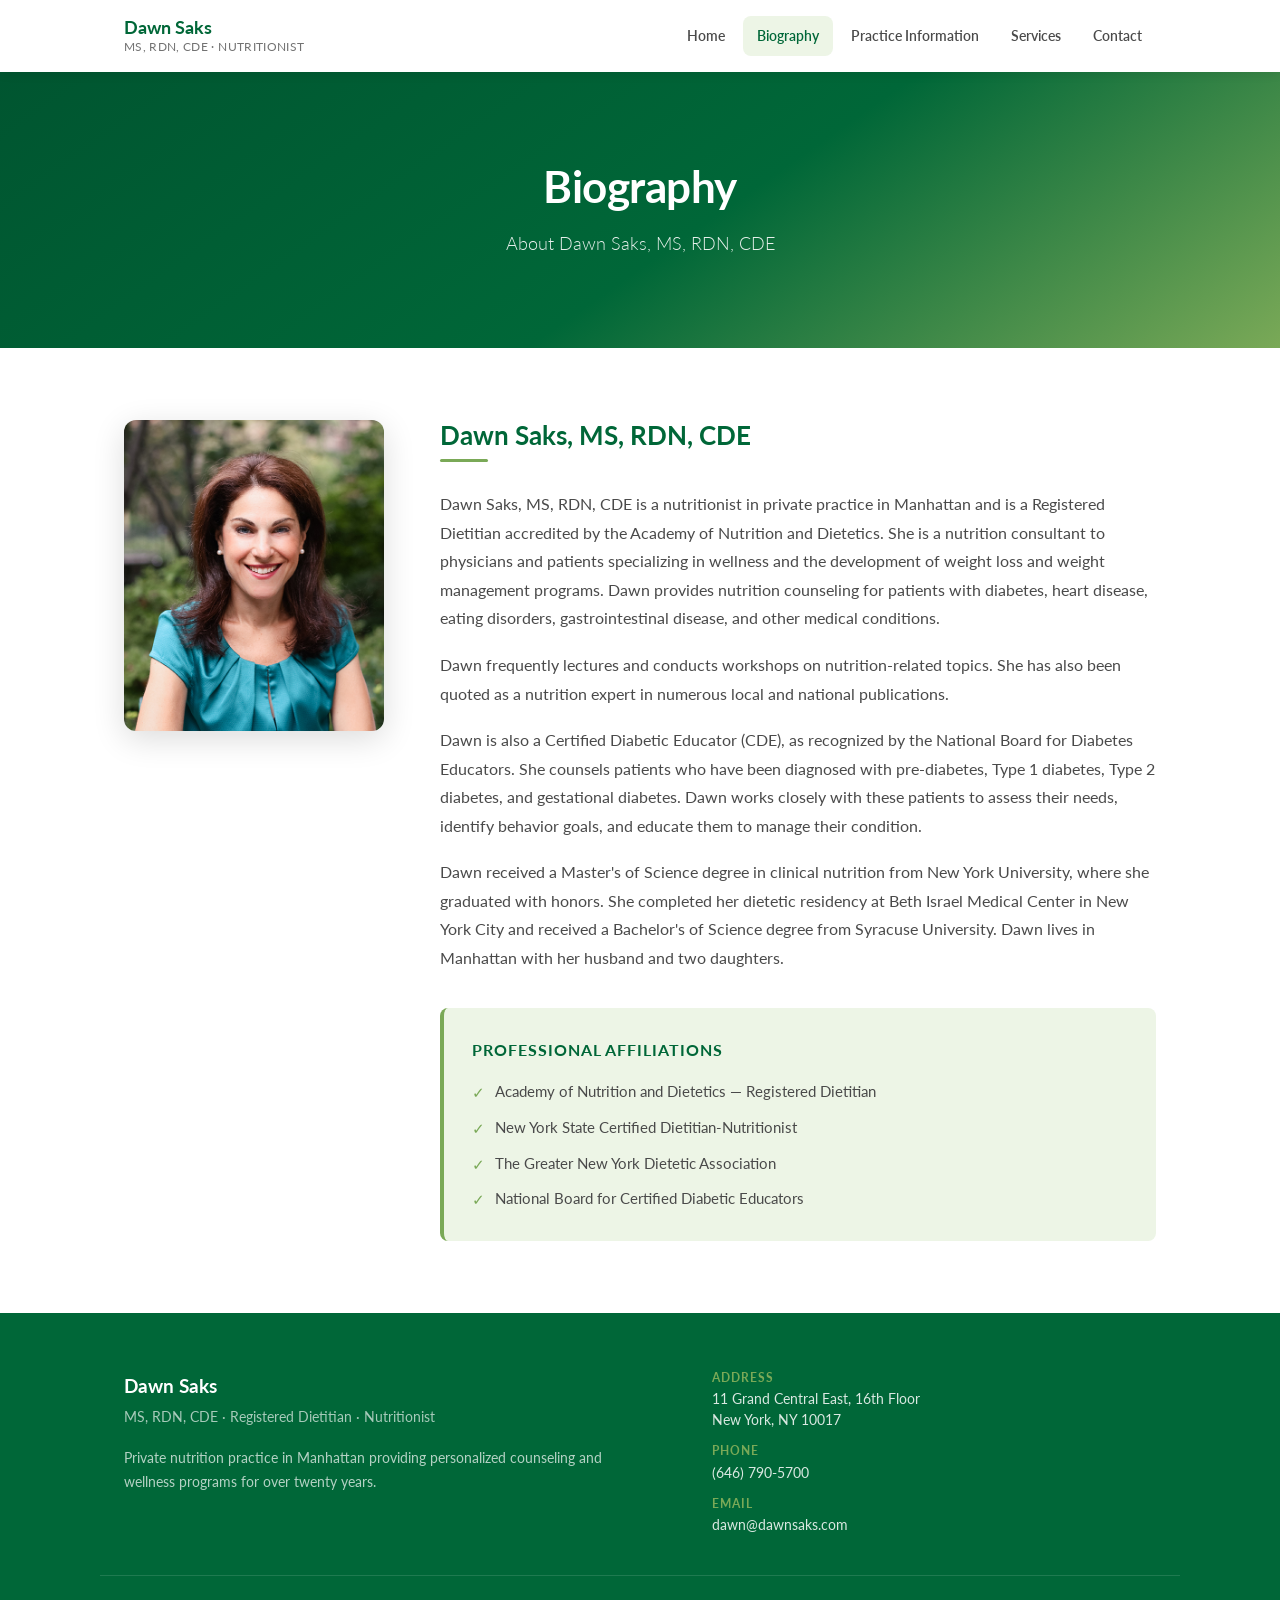
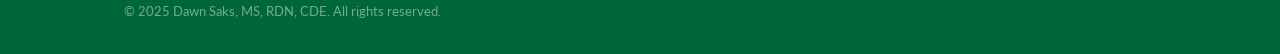
==== biography.html @ 08f73591 "Initial site build — Dawn Saks nutritionist website 5-page static HTML/CSS site replacing existing W" ====
<!DOCTYPE html>
<html lang="en">
<head>
  <meta charset="UTF-8" />
  <meta name="viewport" content="width=device-width, initial-scale=1.0" />
  <title>Biography — Dawn Saks, MS, RDN, CDE</title>
  <meta name="description" content="Learn about Dawn Saks, MS, RDN, CDE — a Registered Dietitian and Certified Diabetes Educator in private practice in Manhattan, NYC." />
  <link rel="stylesheet" href="styles.css" />
</head>
<body>

  <!-- Navigation -->
  <header>
    <div class="nav-inner">
      <a href="index.html" class="nav-logo">
        <span class="logo-name">Dawn Saks</span>
        <span class="logo-title">MS, RDN, CDE &middot; Nutritionist</span>
      </a>
      <nav>
        <ul class="nav-links">
          <li><a href="index.html">Home</a></li>
          <li><a href="biography.html" class="active">Biography</a></li>
          <li><a href="practice-information.html">Practice Information</a></li>
          <li><a href="services.html">Services</a></li>
          <li><a href="contact.html">Contact</a></li>
        </ul>
      </nav>
      <button class="nav-toggle" aria-label="Open menu" onclick="document.getElementById('drawer').classList.toggle('open')">
        <span></span><span></span><span></span>
      </button>
    </div>
    <nav class="nav-drawer" id="drawer">
      <a href="index.html">Home</a>
      <a href="biography.html" class="active">Biography</a>
      <a href="practice-information.html">Practice Information</a>
      <a href="services.html">Services</a>
      <a href="contact.html">Contact</a>
    </nav>
  </header>

  <!-- Hero -->
  <section class="hero">
    <h1>Biography</h1>
    <p>About Dawn Saks, MS, RDN, CDE</p>
  </section>

  <!-- Biography Content -->
  <section class="section">
    <div class="container">
      <div class="two-col-wide" style="grid-template-columns: 260px 1fr;">

        <!-- Photo -->
        <div>
          <img
            src="images/dawn-headshot.jpg"
            alt="Dawn Saks, MS, RDN, CDE — Nutritionist"
            class="bio-photo"
          />
        </div>

        <!-- Text -->
        <div class="bio-text">
          <h2 class="section-title">Dawn Saks, MS, RDN, CDE</h2>
          <div class="section-divider"></div>

          <p>
            Dawn Saks, MS, RDN, CDE is a nutritionist in private practice in Manhattan and is a Registered Dietitian accredited by the Academy of Nutrition and Dietetics. She is a nutrition consultant to physicians and patients specializing in wellness and the development of weight loss and weight management programs. Dawn provides nutrition counseling for patients with diabetes, heart disease, eating disorders, gastrointestinal disease, and other medical conditions.
          </p>

          <p>
            Dawn frequently lectures and conducts workshops on nutrition-related topics. She has also been quoted as a nutrition expert in numerous local and national publications.
          </p>

          <p>
            Dawn is also a Certified Diabetic Educator (CDE), as recognized by the National Board for Diabetes Educators. She counsels patients who have been diagnosed with pre-diabetes, Type 1 diabetes, Type 2 diabetes, and gestational diabetes. Dawn works closely with these patients to assess their needs, identify behavior goals, and educate them to manage their condition.
          </p>

          <p>
            Dawn received a Master's of Science degree in clinical nutrition from New York University, where she graduated with honors. She completed her dietetic residency at Beth Israel Medical Center in New York City and received a Bachelor's of Science degree from Syracuse University. Dawn lives in Manhattan with her husband and two daughters.
          </p>

          <div class="bio-affiliations">
            <h3>Professional Affiliations</h3>
            <ul>
              <li>Academy of Nutrition and Dietetics — Registered Dietitian</li>
              <li>New York State Certified Dietitian-Nutritionist</li>
              <li>The Greater New York Dietetic Association</li>
              <li>National Board for Certified Diabetic Educators</li>
            </ul>
          </div>

        </div>
      </div>
    </div>
  </section>

  <!-- Footer -->
  <footer>
    <div class="footer-grid">
      <div class="footer-brand">
        <span class="footer-name">Dawn Saks</span>
        <span class="footer-creds">MS, RDN, CDE &middot; Registered Dietitian &middot; Nutritionist</span>
        <p>Private nutrition practice in Manhattan providing personalized counseling and wellness programs for over twenty years.</p>
      </div>
      <div class="footer-contact">
        <div class="footer-contact-item">
          <strong>Address</strong>
          11 Grand Central East, 16th Floor<br />New York, NY 10017
        </div>
        <div class="footer-contact-item">
          <strong>Phone</strong>
          <a href="tel:6467905700">(646) 790-5700</a>
        </div>
        <div class="footer-contact-item">
          <strong>Email</strong>
          <a href="mailto:dawn@dawnsaks.com">dawn@dawnsaks.com</a>
        </div>
      </div>
    </div>
    <div class="footer-bottom">
      &copy; 2025 Dawn Saks, MS, RDN, CDE. All rights reserved.
    </div>
  </footer>

</body>
</html>
---- styles.css ----
/* =========================================
   Dawn Saks, MS, RDN, CDE — Nutritionist
   Stylesheet
   ========================================= */

/* Google Fonts */
@import url('https://fonts.googleapis.com/css2?family=Lato:wght@300;400;600;700&display=swap');

/* CSS Variables */
:root {
  --green-accent: #7aa957;
  --green-dark: #006738;
  --green-deep: #005530;
  --green-light: #edf5e6;
  --text-dark: #2a2a2a;
  --text-body: #4a4a4a;
  --text-muted: #727272;
  --white: #ffffff;
  --border: #e0e0e0;
  --max-width: 1080px;
  --radius: 8px;
}

/* Reset */
*, *::before, *::after {
  box-sizing: border-box;
  margin: 0;
  padding: 0;
}

html {
  scroll-behavior: smooth;
}

body {
  font-family: 'Lato', system-ui, sans-serif;
  font-size: 16px;
  line-height: 1.75;
  color: var(--text-body);
  background: var(--white);
}

img {
  max-width: 100%;
  height: auto;
  display: block;
}

a {
  color: var(--green-dark);
  text-decoration: none;
}

a:hover {
  text-decoration: underline;
}

/* =========================================
   Navigation
   ========================================= */

header {
  position: sticky;
  top: 0;
  z-index: 200;
  background: var(--white);
  box-shadow: 0 2px 10px rgba(0, 0, 0, 0.08);
}

.nav-inner {
  max-width: var(--max-width);
  margin: 0 auto;
  padding: 0 24px;
  display: flex;
  align-items: center;
  justify-content: space-between;
  height: 72px;
}

.nav-logo {
  text-decoration: none;
  line-height: 1.3;
}

.nav-logo .logo-name {
  display: block;
  font-size: 1.1rem;
  font-weight: 700;
  color: var(--green-dark);
}

.nav-logo .logo-title {
  display: block;
  font-size: 0.72rem;
  font-weight: 400;
  color: var(--text-muted);
  letter-spacing: 0.03em;
  text-transform: uppercase;
}

.nav-links {
  display: flex;
  list-style: none;
  gap: 4px;
}

.nav-links a {
  display: block;
  padding: 8px 14px;
  font-size: 0.88rem;
  font-weight: 600;
  color: var(--text-body);
  text-decoration: none;
  border-radius: var(--radius);
  transition: color 0.2s, background 0.2s;
  white-space: nowrap;
}

.nav-links a:hover {
  color: var(--green-dark);
  background: var(--green-light);
}

.nav-links a.active {
  color: var(--green-dark);
  background: var(--green-light);
}

/* Hamburger */
.nav-toggle {
  display: none;
  flex-direction: column;
  justify-content: center;
  gap: 5px;
  background: none;
  border: none;
  cursor: pointer;
  padding: 8px;
  width: 44px;
  height: 44px;
}

.nav-toggle span {
  display: block;
  width: 24px;
  height: 2px;
  background: var(--green-dark);
  border-radius: 2px;
  transition: all 0.3s;
}

/* Mobile nav drawer */
.nav-drawer {
  display: none;
  flex-direction: column;
  background: var(--white);
  border-top: 1px solid var(--border);
  padding: 8px 24px 16px;
}

.nav-drawer.open {
  display: flex;
}

.nav-drawer a {
  display: block;
  padding: 12px 0;
  font-size: 1rem;
  font-weight: 600;
  color: var(--text-body);
  border-bottom: 1px solid var(--border);
  text-decoration: none;
}

.nav-drawer a:last-child {
  border-bottom: none;
}

.nav-drawer a.active,
.nav-drawer a:hover {
  color: var(--green-dark);
}

/* =========================================
   Hero
   ========================================= */

.hero {
  background: linear-gradient(145deg, var(--green-deep) 0%, var(--green-dark) 55%, var(--green-accent) 100%);
  color: var(--white);
  text-align: center;
  padding: 88px 24px;
}

.hero h1 {
  font-size: clamp(1.75rem, 4vw, 2.75rem);
  font-weight: 700;
  letter-spacing: -0.01em;
  margin-bottom: 16px;
  line-height: 1.2;
}

.hero p {
  font-size: 1.1rem;
  font-weight: 300;
  opacity: 0.9;
  max-width: 560px;
  margin: 0 auto;
}

/* =========================================
   Layout Utilities
   ========================================= */

.container {
  max-width: var(--max-width);
  margin: 0 auto;
  padding: 0 24px;
}

.section {
  padding: 72px 0;
}

.section-alt {
  padding: 72px 0;
  background: var(--green-light);
}

.section-title {
  font-size: 1.65rem;
  font-weight: 700;
  color: var(--green-dark);
  margin-bottom: 8px;
  line-height: 1.2;
}

.section-divider {
  width: 48px;
  height: 3px;
  background: var(--green-accent);
  border-radius: 2px;
  margin-bottom: 28px;
}

/* =========================================
   Buttons
   ========================================= */

.btn {
  display: inline-block;
  background: var(--green-accent);
  color: var(--white);
  padding: 13px 32px;
  border: none;
  border-radius: var(--radius);
  font-family: inherit;
  font-size: 1rem;
  font-weight: 700;
  cursor: pointer;
  text-decoration: none;
  transition: background 0.2s, transform 0.1s;
  min-height: 44px;
}

.btn:hover {
  background: var(--green-dark);
  text-decoration: none;
  transform: translateY(-1px);
}

/* =========================================
   Google Map
   ========================================= */

.map-embed {
  width: 100%;
  height: 360px;
  border: none;
  border-radius: var(--radius);
  box-shadow: 0 4px 16px rgba(0, 0, 0, 0.08);
}

/* =========================================
   Contact Info Block
   ========================================= */

.contact-block {
  display: flex;
  flex-direction: column;
  gap: 18px;
}

.contact-item {
  display: flex;
  align-items: flex-start;
  gap: 14px;
}

.contact-icon {
  flex-shrink: 0;
  width: 38px;
  height: 38px;
  background: var(--green-dark);
  border-radius: 50%;
  display: flex;
  align-items: center;
  justify-content: center;
  color: white;
  font-size: 0.9rem;
}

.contact-item-text {
  font-size: 0.95rem;
  line-height: 1.5;
}

.contact-item-label {
  display: block;
  font-size: 0.72rem;
  font-weight: 700;
  text-transform: uppercase;
  letter-spacing: 0.08em;
  color: var(--green-accent);
  margin-bottom: 2px;
}

.contact-item-text a {
  color: var(--text-body);
}

.contact-item-text a:hover {
  color: var(--green-dark);
}

/* =========================================
   Two-column layouts
   ========================================= */

.two-col {
  display: grid;
  grid-template-columns: 1fr 1fr;
  gap: 56px;
  align-items: start;
}

.two-col-wide {
  display: grid;
  grid-template-columns: 1fr 1.4fr;
  gap: 56px;
  align-items: start;
}

/* =========================================
   Biography
   ========================================= */

.bio-photo {
  width: 100%;
  border-radius: 12px;
  box-shadow: 0 8px 32px rgba(0, 0, 0, 0.14);
}

.bio-text p {
  margin-bottom: 18px;
  font-size: 1.02rem;
}

.bio-text p:last-child {
  margin-bottom: 0;
}

.bio-affiliations {
  margin-top: 36px;
  padding: 28px;
  background: var(--green-light);
  border-radius: var(--radius);
  border-left: 4px solid var(--green-accent);
}

.bio-affiliations h3 {
  font-size: 1rem;
  font-weight: 700;
  color: var(--green-dark);
  text-transform: uppercase;
  letter-spacing: 0.06em;
  margin-bottom: 14px;
}

.bio-affiliations ul {
  list-style: none;
  display: flex;
  flex-direction: column;
  gap: 8px;
}

.bio-affiliations li {
  display: flex;
  align-items: flex-start;
  gap: 10px;
  font-size: 0.95rem;
}

.bio-affiliations li::before {
  content: '✓';
  color: var(--green-accent);
  font-weight: 700;
  flex-shrink: 0;
  margin-top: 1px;
}

/* =========================================
   Practice Areas
   ========================================= */

.practice-list {
  list-style: none;
  display: grid;
  grid-template-columns: 1fr 1fr;
  gap: 14px;
}

.practice-list li {
  display: flex;
  align-items: center;
  gap: 12px;
  padding: 18px 20px;
  background: var(--white);
  border: 1.5px solid var(--border);
  border-radius: var(--radius);
  font-weight: 600;
  font-size: 0.95rem;
  transition: border-color 0.2s, box-shadow 0.2s;
}

.practice-list li:hover {
  border-color: var(--green-accent);
  box-shadow: 0 2px 12px rgba(122, 169, 87, 0.15);
}

.practice-list li::before {
  content: '✓';
  color: var(--green-accent);
  font-weight: 700;
  font-size: 1rem;
  flex-shrink: 0;
}

/* =========================================
   Service Cards
   ========================================= */

.service-card {
  background: var(--white);
  border: 1.5px solid var(--border);
  border-radius: 12px;
  padding: 40px;
  margin-bottom: 24px;
  position: relative;
  transition: box-shadow 0.2s;
}

.service-card:hover {
  box-shadow: 0 4px 20px rgba(0, 0, 0, 0.08);
}

.service-card::before {
  content: '';
  position: absolute;
  top: 0;
  left: 0;
  width: 4px;
  height: 100%;
  background: var(--green-accent);
  border-radius: 12px 0 0 12px;
}

.service-card h3 {
  font-size: 1.3rem;
  font-weight: 700;
  color: var(--green-dark);
  margin-bottom: 16px;
}

.service-card p {
  font-size: 0.98rem;
  line-height: 1.8;
}

.service-duration {
  display: inline-block;
  background: var(--green-light);
  color: var(--green-dark);
  font-size: 0.78rem;
  font-weight: 700;
  text-transform: uppercase;
  letter-spacing: 0.06em;
  padding: 4px 12px;
  border-radius: 20px;
  margin-bottom: 14px;
}

/* =========================================
   Contact Form
   ========================================= */

.contact-form {
  display: flex;
  flex-direction: column;
  gap: 4px;
}

.form-group {
  display: flex;
  flex-direction: column;
  gap: 6px;
  margin-bottom: 18px;
}

.form-group label {
  font-size: 0.88rem;
  font-weight: 700;
  color: var(--text-dark);
  text-transform: uppercase;
  letter-spacing: 0.05em;
}

.form-group input,
.form-group textarea {
  padding: 13px 16px;
  border: 1.5px solid var(--border);
  border-radius: var(--radius);
  font-family: inherit;
  font-size: 1rem;
  color: var(--text-dark);
  background: var(--white);
  transition: border-color 0.2s, box-shadow 0.2s;
  min-height: 44px;
}

.form-group input:focus,
.form-group textarea:focus {
  outline: none;
  border-color: var(--green-accent);
  box-shadow: 0 0 0 3px rgba(122, 169, 87, 0.15);
}

.form-group textarea {
  height: 150px;
  resize: vertical;
}

.form-success {
  display: none;
  padding: 20px;
  background: var(--green-light);
  border: 1.5px solid var(--green-accent);
  border-radius: var(--radius);
  color: var(--green-dark);
  font-weight: 600;
  text-align: center;
}

/* =========================================
   Footer
   ========================================= */

footer {
  background: var(--green-dark);
  color: rgba(255, 255, 255, 0.85);
  padding: 56px 0 32px;
}

.footer-grid {
  max-width: var(--max-width);
  margin: 0 auto;
  padding: 0 24px;
  display: grid;
  grid-template-columns: 1.2fr 1fr;
  gap: 56px;
  margin-bottom: 40px;
}

.footer-brand .footer-name {
  display: block;
  font-size: 1.2rem;
  font-weight: 700;
  color: var(--white);
  margin-bottom: 4px;
}

.footer-brand .footer-creds {
  display: block;
  font-size: 0.85rem;
  color: rgba(255, 255, 255, 0.65);
  margin-bottom: 16px;
}

.footer-brand p {
  font-size: 0.9rem;
  line-height: 1.65;
  color: rgba(255, 255, 255, 0.7);
}

.footer-contact {
  display: flex;
  flex-direction: column;
  gap: 12px;
}

.footer-contact-item {
  font-size: 0.88rem;
  line-height: 1.5;
}

.footer-contact-item strong {
  display: block;
  color: var(--green-accent);
  font-size: 0.72rem;
  text-transform: uppercase;
  letter-spacing: 0.08em;
  margin-bottom: 2px;
}

.footer-contact-item a {
  color: rgba(255, 255, 255, 0.85);
}

.footer-contact-item a:hover {
  color: var(--white);
}

.footer-bottom {
  max-width: var(--max-width);
  margin: 0 auto;
  padding: 24px 24px 0;
  border-top: 1px solid rgba(255, 255, 255, 0.12);
  font-size: 0.8rem;
  color: rgba(255, 255, 255, 0.45);
}

/* =========================================
   Responsive
   ========================================= */

@media (max-width: 768px) {
  .nav-links {
    display: none;
  }

  .nav-toggle {
    display: flex;
  }

  .hero {
    padding: 64px 24px;
  }

  .section,
  .section-alt {
    padding: 52px 0;
  }

  .two-col,
  .two-col-wide {
    grid-template-columns: 1fr;
    gap: 36px;
  }

  .practice-list {
    grid-template-columns: 1fr;
  }

  .footer-grid {
    grid-template-columns: 1fr;
    gap: 36px;
  }

  .service-card {
    padding: 28px 24px;
  }
}

@media (max-width: 480px) {
  .nav-inner {
    padding: 0 16px;
  }

  .container {
    padding: 0 16px;
  }
}
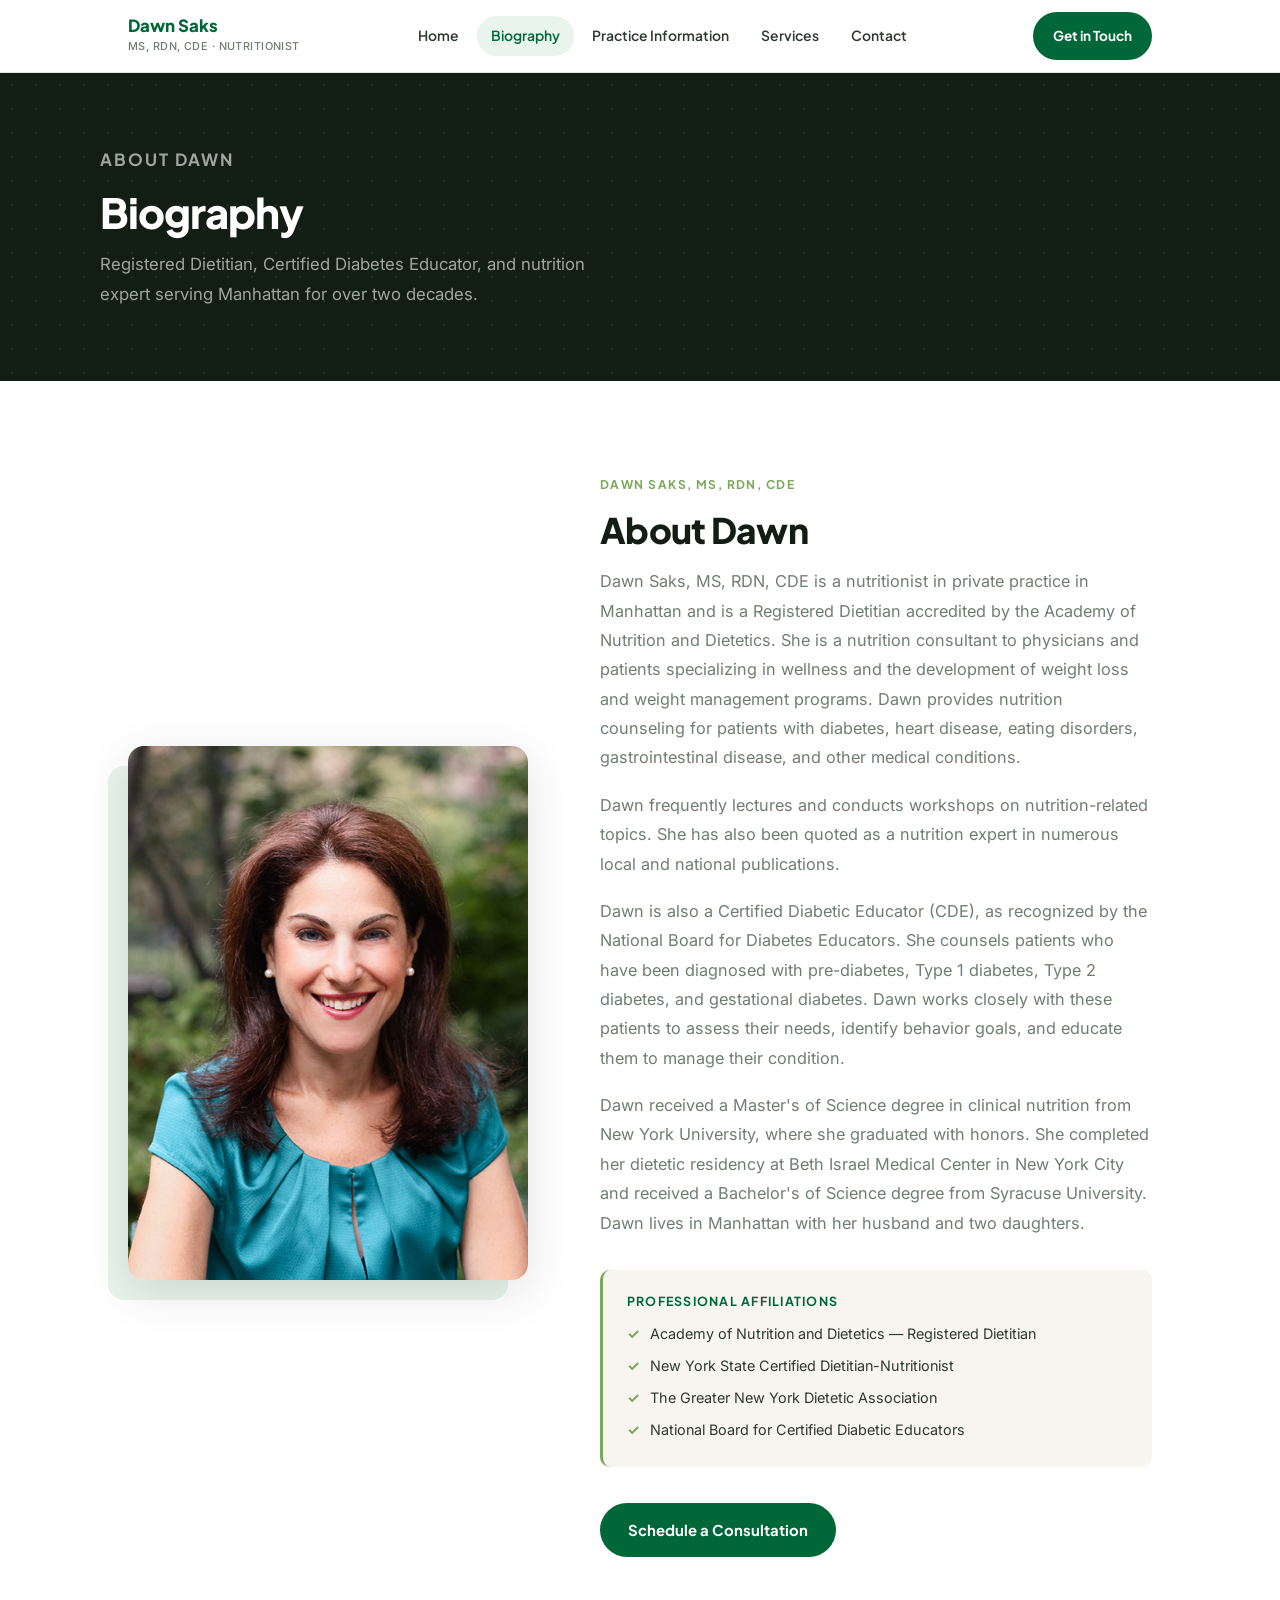
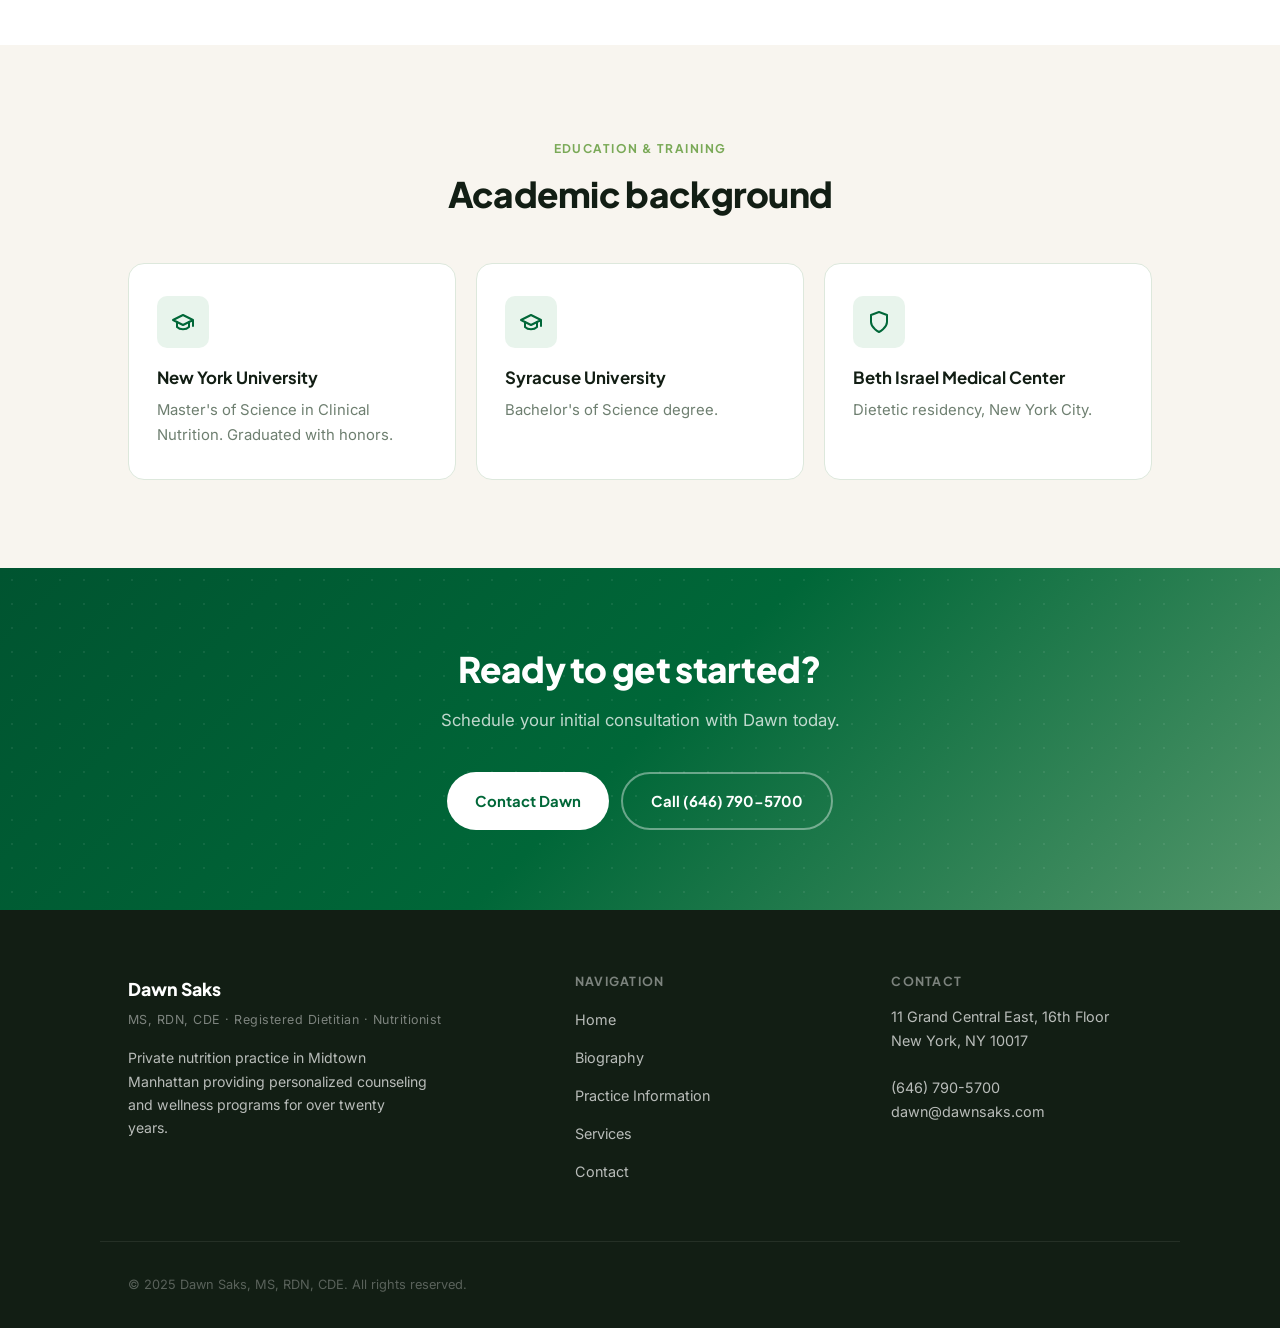
==== commit f6cb6ef8: "Redesign — modern Berry Street-inspired layout Complete visual overhaul: Plus Jakarta Sans typograph" ====
--- a/biography.html
+++ b/biography.html
@@ -9,118 +9,164 @@
 </head>
 <body>
 
-  <!-- Navigation -->
-  <header>
-    <div class="nav-inner">
-      <a href="index.html" class="nav-logo">
-        <span class="logo-name">Dawn Saks</span>
-        <span class="logo-title">MS, RDN, CDE &middot; Nutritionist</span>
-      </a>
-      <nav>
-        <ul class="nav-links">
-          <li><a href="index.html">Home</a></li>
-          <li><a href="biography.html" class="active">Biography</a></li>
-          <li><a href="practice-information.html">Practice Information</a></li>
-          <li><a href="services.html">Services</a></li>
-          <li><a href="contact.html">Contact</a></li>
-        </ul>
-      </nav>
-      <button class="nav-toggle" aria-label="Open menu" onclick="document.getElementById('drawer').classList.toggle('open')">
-        <span></span><span></span><span></span>
-      </button>
-    </div>
-    <nav class="nav-drawer" id="drawer">
-      <a href="index.html">Home</a>
-      <a href="biography.html" class="active">Biography</a>
-      <a href="practice-information.html">Practice Information</a>
-      <a href="services.html">Services</a>
-      <a href="contact.html">Contact</a>
+<header>
+  <div class="nav-inner">
+    <a href="index.html" class="nav-logo">
+      <span class="logo-name">Dawn Saks</span>
+      <span class="logo-sub">MS, RDN, CDE &middot; Nutritionist</span>
+    </a>
+    <nav>
+      <ul class="nav-links">
+        <li><a href="index.html">Home</a></li>
+        <li><a href="biography.html" class="active">Biography</a></li>
+        <li><a href="practice-information.html">Practice Information</a></li>
+        <li><a href="services.html">Services</a></li>
+        <li><a href="contact.html">Contact</a></li>
+      </ul>
     </nav>
-  </header>
+    <a href="contact.html" class="btn btn-primary nav-cta" style="font-size:0.85rem; padding:10px 20px;">Get in Touch</a>
+    <button class="nav-toggle" aria-label="Open menu" onclick="document.getElementById('drawer').classList.toggle('open')">
+      <span></span><span></span><span></span>
+    </button>
+  </div>
+  <nav class="nav-drawer" id="drawer">
+    <a href="index.html">Home</a>
+    <a href="biography.html" class="active">Biography</a>
+    <a href="practice-information.html">Practice Information</a>
+    <a href="services.html">Services</a>
+    <a href="contact.html">Contact</a>
+  </nav>
+</header>
 
-  <!-- Hero -->
-  <section class="hero">
+<section class="page-hero">
+  <div class="page-hero-dots"></div>
+  <div class="page-hero-inner">
+    <p class="eyebrow eyebrow-white">About Dawn</p>
     <h1>Biography</h1>
-    <p>About Dawn Saks, MS, RDN, CDE</p>
-  </section>
+    <p>Registered Dietitian, Certified Diabetes Educator, and nutrition expert serving Manhattan for over two decades.</p>
+  </div>
+</section>
 
-  <!-- Biography Content -->
-  <section class="section">
-    <div class="container">
-      <div class="two-col-wide" style="grid-template-columns: 260px 1fr;">
+<section class="section">
+  <div class="container">
+    <div class="bio-split">
+      <div class="bio-img-wrap">
+        <div class="bio-img-bg"></div>
+        <img src="images/dawn-headshot.jpg" alt="Dawn Saks, MS, RDN, CDE" class="bio-img" />
+      </div>
+      <div>
+        <p class="eyebrow">Dawn Saks, MS, RDN, CDE</p>
+        <h2 class="section-heading">About Dawn</h2>
 
-        <!-- Photo -->
-        <div>
-          <img
-            src="images/dawn-headshot.jpg"
-            alt="Dawn Saks, MS, RDN, CDE — Nutritionist"
-            class="bio-photo"
-          />
-        </div>
-
-        <!-- Text -->
-        <div class="bio-text">
-          <h2 class="section-title">Dawn Saks, MS, RDN, CDE</h2>
-          <div class="section-divider"></div>
-
+        <div class="bio-content">
           <p>
             Dawn Saks, MS, RDN, CDE is a nutritionist in private practice in Manhattan and is a Registered Dietitian accredited by the Academy of Nutrition and Dietetics. She is a nutrition consultant to physicians and patients specializing in wellness and the development of weight loss and weight management programs. Dawn provides nutrition counseling for patients with diabetes, heart disease, eating disorders, gastrointestinal disease, and other medical conditions.
           </p>
-
           <p>
             Dawn frequently lectures and conducts workshops on nutrition-related topics. She has also been quoted as a nutrition expert in numerous local and national publications.
           </p>
-
           <p>
             Dawn is also a Certified Diabetic Educator (CDE), as recognized by the National Board for Diabetes Educators. She counsels patients who have been diagnosed with pre-diabetes, Type 1 diabetes, Type 2 diabetes, and gestational diabetes. Dawn works closely with these patients to assess their needs, identify behavior goals, and educate them to manage their condition.
           </p>
-
           <p>
             Dawn received a Master's of Science degree in clinical nutrition from New York University, where she graduated with honors. She completed her dietetic residency at Beth Israel Medical Center in New York City and received a Bachelor's of Science degree from Syracuse University. Dawn lives in Manhattan with her husband and two daughters.
           </p>
+        </div>
 
-          <div class="bio-affiliations">
-            <h3>Professional Affiliations</h3>
-            <ul>
-              <li>Academy of Nutrition and Dietetics — Registered Dietitian</li>
-              <li>New York State Certified Dietitian-Nutritionist</li>
-              <li>The Greater New York Dietetic Association</li>
-              <li>National Board for Certified Diabetic Educators</li>
-            </ul>
-          </div>
+        <div class="bio-affiliations">
+          <h4>Professional Affiliations</h4>
+          <ul>
+            <li>Academy of Nutrition and Dietetics — Registered Dietitian</li>
+            <li>New York State Certified Dietitian-Nutritionist</li>
+            <li>The Greater New York Dietetic Association</li>
+            <li>National Board for Certified Diabetic Educators</li>
+          </ul>
+        </div>
 
+        <div style="margin-top: 36px;">
+          <a href="contact.html" class="btn btn-primary">Schedule a Consultation</a>
         </div>
       </div>
     </div>
-  </section>
+  </div>
+</section>
 
-  <!-- Footer -->
-  <footer>
-    <div class="footer-grid">
-      <div class="footer-brand">
-        <span class="footer-name">Dawn Saks</span>
-        <span class="footer-creds">MS, RDN, CDE &middot; Registered Dietitian &middot; Nutritionist</span>
-        <p>Private nutrition practice in Manhattan providing personalized counseling and wellness programs for over twenty years.</p>
+<!-- Education Cards -->
+<section class="section-cream">
+  <div class="container">
+    <div style="text-align:center; margin-bottom:48px;">
+      <p class="eyebrow">Education &amp; Training</p>
+      <h2 class="section-heading">Academic background</h2>
+    </div>
+    <div class="card-grid">
+      <div class="card">
+        <div class="card-icon">
+          <svg width="24" height="24" viewBox="0 0 24 24" fill="none" stroke="#006738" stroke-width="2" stroke-linecap="round" stroke-linejoin="round">
+            <path d="M22 10v6M2 10l10-5 10 5-10 5z"/><path d="M6 12v5c3 3 9 3 12 0v-5"/>
+          </svg>
+        </div>
+        <h3>New York University</h3>
+        <p>Master's of Science in Clinical Nutrition. Graduated with honors.</p>
       </div>
-      <div class="footer-contact">
-        <div class="footer-contact-item">
-          <strong>Address</strong>
-          11 Grand Central East, 16th Floor<br />New York, NY 10017
+      <div class="card">
+        <div class="card-icon">
+          <svg width="24" height="24" viewBox="0 0 24 24" fill="none" stroke="#006738" stroke-width="2" stroke-linecap="round" stroke-linejoin="round">
+            <path d="M22 10v6M2 10l10-5 10 5-10 5z"/><path d="M6 12v5c3 3 9 3 12 0v-5"/>
+          </svg>
         </div>
-        <div class="footer-contact-item">
-          <strong>Phone</strong>
-          <a href="tel:6467905700">(646) 790-5700</a>
+        <h3>Syracuse University</h3>
+        <p>Bachelor's of Science degree.</p>
+      </div>
+      <div class="card">
+        <div class="card-icon">
+          <svg width="24" height="24" viewBox="0 0 24 24" fill="none" stroke="#006738" stroke-width="2" stroke-linecap="round" stroke-linejoin="round">
+            <path d="M12 22s8-4 8-10V5l-8-3-8 3v7c0 6 8 10 8 10z"/>
+          </svg>
         </div>
-        <div class="footer-contact-item">
-          <strong>Email</strong>
-          <a href="mailto:dawn@dawnsaks.com">dawn@dawnsaks.com</a>
-        </div>
+        <h3>Beth Israel Medical Center</h3>
+        <p>Dietetic residency, New York City.</p>
       </div>
     </div>
-    <div class="footer-bottom">
-      &copy; 2025 Dawn Saks, MS, RDN, CDE. All rights reserved.
+  </div>
+</section>
+
+<div class="cta-banner">
+  <div class="cta-banner-inner">
+    <h2>Ready to get started?</h2>
+    <p>Schedule your initial consultation with Dawn today.</p>
+    <div class="cta-actions">
+      <a href="contact.html" class="btn btn-white">Contact Dawn</a>
+      <a href="tel:6467905700" class="btn btn-outline">Call (646) 790-5700</a>
     </div>
-  </footer>
+  </div>
+</div>
+
+<footer>
+  <div class="footer-grid">
+    <div class="footer-brand">
+      <span class="f-name">Dawn Saks</span>
+      <span class="f-creds">MS, RDN, CDE &middot; Registered Dietitian &middot; Nutritionist</span>
+      <p>Private nutrition practice in Midtown Manhattan providing personalized counseling and wellness programs for over twenty years.</p>
+    </div>
+    <div class="footer-col">
+      <h4>Navigation</h4>
+      <ul>
+        <li><a href="index.html">Home</a></li>
+        <li><a href="biography.html">Biography</a></li>
+        <li><a href="practice-information.html">Practice Information</a></li>
+        <li><a href="services.html">Services</a></li>
+        <li><a href="contact.html">Contact</a></li>
+      </ul>
+    </div>
+    <div class="footer-col">
+      <h4>Contact</h4>
+      <p>11 Grand Central East, 16th Floor<br/>New York, NY 10017<br/><br/>
+      <a href="tel:6467905700">(646) 790-5700</a><br/>
+      <a href="mailto:dawn@dawnsaks.com">dawn@dawnsaks.com</a></p>
+    </div>
+  </div>
+  <div class="footer-bottom">&copy; 2025 Dawn Saks, MS, RDN, CDE. All rights reserved.</div>
+</footer>
 
 </body>
 </html>
--- a/styles.css
+++ b/styles.css
@@ -1,136 +1,211 @@
 /* =========================================
-   Dawn Saks, MS, RDN, CDE — Nutritionist
-   Stylesheet
+   Dawn Saks, MS, RDN, CDE
+   Modern Redesign — Berry Street Inspired
    ========================================= */
 
-/* Google Fonts */
-@import url('https://fonts.googleapis.com/css2?family=Lato:wght@300;400;600;700&display=swap');
-
-/* CSS Variables */
+@import url('https://fonts.googleapis.com/css2?family=Plus+Jakarta+Sans:ital,wght@0,400;0,500;0,600;0,700;0,800;1,400&family=Inter:wght@400;500;600&display=swap');
+
+/* === Variables === */
 :root {
+  --green:        #006738;
+  --green-hover:  #005430;
+  --green-mid:    #52966A;
   --green-accent: #7aa957;
-  --green-dark: #006738;
-  --green-deep: #005530;
-  --green-light: #edf5e6;
-  --text-dark: #2a2a2a;
-  --text-body: #4a4a4a;
-  --text-muted: #727272;
-  --white: #ffffff;
-  --border: #e0e0e0;
-  --max-width: 1080px;
-  --radius: 8px;
-}
-
-/* Reset */
-*, *::before, *::after {
-  box-sizing: border-box;
-  margin: 0;
-  padding: 0;
-}
-
-html {
-  scroll-behavior: smooth;
-}
-
+  --green-light:  #E8F4EC;
+  --cream:        #F8F5EF;
+  --cream-dark:   #F0EDE6;
+  --dark:         #121E14;
+  --text:         #2D3A2F;
+  --muted:        #6E7F70;
+  --white:        #FFFFFF;
+  --border:       #DDE8DC;
+  --shadow-sm:    0 2px 8px rgba(0,0,0,0.06);
+  --shadow:       0 4px 24px rgba(0,0,0,0.08);
+  --shadow-lg:    0 12px 48px rgba(0,0,0,0.12);
+  --radius:       16px;
+  --radius-sm:    10px;
+  --radius-pill:  999px;
+  --max:          1080px;
+}
+
+/* === Reset === */
+*, *::before, *::after { box-sizing: border-box; margin: 0; padding: 0; }
+html { scroll-behavior: smooth; }
 body {
-  font-family: 'Lato', system-ui, sans-serif;
+  font-family: 'Inter', system-ui, sans-serif;
   font-size: 16px;
   line-height: 1.75;
-  color: var(--text-body);
+  color: var(--text);
   background: var(--white);
-}
-
-img {
-  max-width: 100%;
-  height: auto;
-  display: block;
-}
-
-a {
-  color: var(--green-dark);
+  -webkit-font-smoothing: antialiased;
+}
+h1, h2, h3, h4, h5 {
+  font-family: 'Plus Jakarta Sans', sans-serif;
+  line-height: 1.2;
+  color: var(--dark);
+  font-weight: 700;
+}
+img { max-width: 100%; height: auto; display: block; }
+a { color: var(--green); text-decoration: none; }
+a:hover { text-decoration: underline; }
+
+/* === Layout === */
+.container {
+  max-width: var(--max);
+  margin: 0 auto;
+  padding: 0 28px;
+}
+.section        { padding: 88px 0; }
+.section-cream  { padding: 88px 0; background: var(--cream); }
+.section-dark   { padding: 88px 0; background: var(--dark); }
+.section-green  { padding: 88px 0; background: var(--green); }
+
+/* === Typography === */
+.eyebrow {
+  display: inline-block;
+  font-family: 'Plus Jakarta Sans', sans-serif;
+  font-size: 0.75rem;
+  font-weight: 700;
+  letter-spacing: 0.12em;
+  text-transform: uppercase;
+  color: var(--green-accent);
+  margin-bottom: 14px;
+}
+.eyebrow-white { color: rgba(255,255,255,0.7); }
+
+.display-heading {
+  font-size: clamp(2rem, 4.5vw, 3rem);
+  font-weight: 800;
+  line-height: 1.12;
+  letter-spacing: -0.02em;
+}
+.section-heading {
+  font-size: clamp(1.6rem, 3vw, 2.2rem);
+  font-weight: 800;
+  letter-spacing: -0.02em;
+  margin-bottom: 16px;
+}
+.section-sub {
+  font-size: 1.05rem;
+  color: var(--muted);
+  max-width: 560px;
+  line-height: 1.7;
+}
+.text-white     { color: var(--white) !important; }
+.text-white-70  { color: rgba(255,255,255,0.7); }
+.text-center    { text-align: center; }
+.mx-auto        { margin-left: auto; margin-right: auto; }
+
+/* === Buttons === */
+.btn {
+  display: inline-flex;
+  align-items: center;
+  gap: 8px;
+  font-family: 'Plus Jakarta Sans', sans-serif;
+  font-size: 0.93rem;
+  font-weight: 700;
+  padding: 14px 28px;
+  border-radius: var(--radius-pill);
+  border: none;
+  cursor: pointer;
+  transition: all 0.2s ease;
   text-decoration: none;
-}
-
-a:hover {
-  text-decoration: underline;
-}
-
-/* =========================================
-   Navigation
-   ========================================= */
-
+  min-height: 48px;
+  white-space: nowrap;
+}
+.btn-primary {
+  background: var(--green);
+  color: var(--white);
+}
+.btn-primary:hover {
+  background: var(--green-hover);
+  text-decoration: none;
+  transform: translateY(-1px);
+  box-shadow: 0 6px 20px rgba(0,103,56,0.3);
+}
+.btn-outline {
+  background: transparent;
+  color: var(--white);
+  border: 2px solid rgba(255,255,255,0.4);
+}
+.btn-outline:hover {
+  background: rgba(255,255,255,0.1);
+  border-color: rgba(255,255,255,0.7);
+  text-decoration: none;
+}
+.btn-outline-dark {
+  background: transparent;
+  color: var(--green);
+  border: 2px solid var(--green);
+}
+.btn-outline-dark:hover {
+  background: var(--green);
+  color: var(--white);
+  text-decoration: none;
+}
+
+/* === Navigation === */
 header {
   position: sticky;
   top: 0;
   z-index: 200;
-  background: var(--white);
-  box-shadow: 0 2px 10px rgba(0, 0, 0, 0.08);
-}
-
+  background: rgba(255,255,255,0.95);
+  backdrop-filter: blur(12px);
+  -webkit-backdrop-filter: blur(12px);
+  border-bottom: 1px solid var(--border);
+}
 .nav-inner {
-  max-width: var(--max-width);
+  max-width: var(--max);
   margin: 0 auto;
-  padding: 0 24px;
+  padding: 0 28px;
+  height: 72px;
   display: flex;
   align-items: center;
   justify-content: space-between;
-  height: 72px;
-}
-
-.nav-logo {
-  text-decoration: none;
-  line-height: 1.3;
-}
-
+  gap: 32px;
+}
+.nav-logo { text-decoration: none; flex-shrink: 0; }
 .nav-logo .logo-name {
   display: block;
-  font-size: 1.1rem;
-  font-weight: 700;
-  color: var(--green-dark);
-}
-
-.nav-logo .logo-title {
+  font-family: 'Plus Jakarta Sans', sans-serif;
+  font-size: 1.05rem;
+  font-weight: 800;
+  color: var(--green);
+  line-height: 1.2;
+}
+.nav-logo .logo-sub {
   display: block;
-  font-size: 0.72rem;
-  font-weight: 400;
-  color: var(--text-muted);
-  letter-spacing: 0.03em;
+  font-size: 0.68rem;
+  font-weight: 500;
+  color: var(--muted);
+  letter-spacing: 0.04em;
   text-transform: uppercase;
 }
-
 .nav-links {
   display: flex;
+  align-items: center;
+  gap: 4px;
   list-style: none;
-  gap: 4px;
-}
-
+}
 .nav-links a {
   display: block;
   padding: 8px 14px;
-  font-size: 0.88rem;
+  font-family: 'Plus Jakarta Sans', sans-serif;
+  font-size: 0.87rem;
   font-weight: 600;
-  color: var(--text-body);
+  color: var(--text);
+  border-radius: var(--radius-pill);
   text-decoration: none;
-  border-radius: var(--radius);
   transition: color 0.2s, background 0.2s;
-  white-space: nowrap;
-}
-
-.nav-links a:hover {
-  color: var(--green-dark);
+}
+.nav-links a:hover, .nav-links a.active {
+  color: var(--green);
   background: var(--green-light);
 }
-
-.nav-links a.active {
-  color: var(--green-dark);
-  background: var(--green-light);
-}
-
-/* Hamburger */
+.nav-cta { margin-left: 8px; }
 .nav-toggle {
   display: none;
   flex-direction: column;
-  justify-content: center;
   gap: 5px;
   background: none;
   border: none;
@@ -138,555 +213,710 @@
   padding: 8px;
   width: 44px;
   height: 44px;
-}
-
+  justify-content: center;
+}
 .nav-toggle span {
   display: block;
-  width: 24px;
+  width: 22px;
   height: 2px;
-  background: var(--green-dark);
+  background: var(--dark);
   border-radius: 2px;
-  transition: all 0.3s;
-}
-
-/* Mobile nav drawer */
+}
 .nav-drawer {
   display: none;
   flex-direction: column;
   background: var(--white);
   border-top: 1px solid var(--border);
-  padding: 8px 24px 16px;
-}
-
-.nav-drawer.open {
-  display: flex;
-}
-
+  padding: 12px 28px 20px;
+}
+.nav-drawer.open { display: flex; }
 .nav-drawer a {
-  display: block;
-  padding: 12px 0;
+  padding: 13px 0;
+  font-family: 'Plus Jakarta Sans', sans-serif;
   font-size: 1rem;
   font-weight: 600;
-  color: var(--text-body);
+  color: var(--text);
   border-bottom: 1px solid var(--border);
   text-decoration: none;
 }
-
-.nav-drawer a:last-child {
-  border-bottom: none;
-}
-
-.nav-drawer a.active,
-.nav-drawer a:hover {
-  color: var(--green-dark);
-}
-
-/* =========================================
-   Hero
-   ========================================= */
-
+.nav-drawer a:last-child { border-bottom: none; }
+.nav-drawer a:hover, .nav-drawer a.active { color: var(--green); }
+
+/* === Hero === */
 .hero {
-  background: linear-gradient(145deg, var(--green-deep) 0%, var(--green-dark) 55%, var(--green-accent) 100%);
+  position: relative;
+  background: var(--dark);
+  overflow: hidden;
+  padding: 104px 28px 96px;
+}
+.hero-dots {
+  position: absolute;
+  inset: 0;
+  background-image: radial-gradient(circle, rgba(122,169,87,0.18) 1.5px, transparent 1.5px);
+  background-size: 28px 28px;
+  pointer-events: none;
+}
+.hero-glow {
+  position: absolute;
+  top: -120px;
+  right: -80px;
+  width: 600px;
+  height: 600px;
+  background: radial-gradient(circle, rgba(0,103,56,0.4) 0%, transparent 70%);
+  pointer-events: none;
+}
+.hero-content {
+  position: relative;
+  z-index: 1;
+  max-width: var(--max);
+  margin: 0 auto;
+  display: grid;
+  grid-template-columns: 1fr 420px;
+  gap: 64px;
+  align-items: center;
+}
+.hero-badge {
+  display: inline-flex;
+  align-items: center;
+  gap: 8px;
+  background: rgba(122,169,87,0.18);
+  border: 1px solid rgba(122,169,87,0.35);
+  color: #a8d47a;
+  font-family: 'Plus Jakarta Sans', sans-serif;
+  font-size: 0.78rem;
+  font-weight: 600;
+  letter-spacing: 0.06em;
+  text-transform: uppercase;
+  padding: 6px 14px;
+  border-radius: var(--radius-pill);
+  margin-bottom: 24px;
+}
+.hero-badge-dot {
+  width: 6px;
+  height: 6px;
+  background: var(--green-accent);
+  border-radius: 50%;
+  flex-shrink: 0;
+}
+.hero h1 {
+  font-size: clamp(2.2rem, 4.5vw, 3.2rem);
+  font-weight: 800;
   color: var(--white);
-  text-align: center;
-  padding: 88px 24px;
-}
-
-.hero h1 {
-  font-size: clamp(1.75rem, 4vw, 2.75rem);
-  font-weight: 700;
-  letter-spacing: -0.01em;
-  margin-bottom: 16px;
-  line-height: 1.2;
-}
-
-.hero p {
-  font-size: 1.1rem;
-  font-weight: 300;
-  opacity: 0.9;
-  max-width: 560px;
+  letter-spacing: -0.03em;
+  line-height: 1.1;
+  margin-bottom: 20px;
+}
+.hero h1 em {
+  font-style: normal;
+  color: var(--green-accent);
+}
+.hero-sub {
+  font-size: 1.08rem;
+  color: rgba(255,255,255,0.65);
+  line-height: 1.7;
+  margin-bottom: 36px;
+  max-width: 480px;
+}
+.hero-actions { display: flex; gap: 12px; flex-wrap: wrap; }
+.hero-photo-wrap {
+  position: relative;
+  display: flex;
+  justify-content: center;
+}
+.hero-photo-bg {
+  position: absolute;
+  inset: 0;
+  background: radial-gradient(circle at 50% 60%, rgba(0,103,56,0.5) 0%, transparent 70%);
+  border-radius: var(--radius);
+}
+.hero-photo {
+  width: 100%;
+  max-width: 360px;
+  border-radius: var(--radius);
+  box-shadow: 0 32px 80px rgba(0,0,0,0.5);
+  position: relative;
+  z-index: 1;
+  object-fit: cover;
+  aspect-ratio: 3/4;
+}
+.hero-float-card {
+  position: absolute;
+  bottom: 24px;
+  left: -24px;
+  background: var(--white);
+  border-radius: var(--radius-sm);
+  padding: 14px 18px;
+  box-shadow: var(--shadow-lg);
+  z-index: 2;
+  min-width: 180px;
+}
+.hero-float-card .card-label {
+  font-size: 0.72rem;
+  font-weight: 600;
+  color: var(--muted);
+  text-transform: uppercase;
+  letter-spacing: 0.07em;
+  margin-bottom: 3px;
+}
+.hero-float-card .card-value {
+  font-family: 'Plus Jakarta Sans', sans-serif;
+  font-size: 1rem;
+  font-weight: 800;
+  color: var(--dark);
+}
+.hero-float-card .card-sub {
+  font-size: 0.78rem;
+  color: var(--muted);
+}
+
+/* === Trust Strip === */
+.trust-strip {
+  background: var(--green-light);
+  padding: 20px 0;
+  border-bottom: 1px solid var(--border);
+}
+.trust-strip-inner {
+  max-width: var(--max);
   margin: 0 auto;
-}
-
-/* =========================================
-   Layout Utilities
-   ========================================= */
-
-.container {
-  max-width: var(--max-width);
-  margin: 0 auto;
-  padding: 0 24px;
-}
-
-.section {
-  padding: 72px 0;
-}
-
-.section-alt {
-  padding: 72px 0;
+  padding: 0 28px;
+  display: flex;
+  align-items: center;
+  justify-content: center;
+  gap: 12px;
+  flex-wrap: wrap;
+}
+.trust-pill {
+  display: inline-flex;
+  align-items: center;
+  gap: 8px;
+  background: var(--white);
+  border: 1px solid var(--border);
+  border-radius: var(--radius-pill);
+  padding: 7px 16px;
+  font-family: 'Plus Jakarta Sans', sans-serif;
+  font-size: 0.82rem;
+  font-weight: 600;
+  color: var(--green);
+}
+.trust-pill svg { flex-shrink: 0; }
+
+/* === Feature Cards === */
+.card-grid {
+  display: grid;
+  grid-template-columns: repeat(3, 1fr);
+  gap: 20px;
+}
+.card {
+  background: var(--white);
+  border: 1px solid var(--border);
+  border-radius: var(--radius);
+  padding: 32px 28px;
+  transition: box-shadow 0.25s, transform 0.25s;
+}
+.card:hover {
+  box-shadow: var(--shadow);
+  transform: translateY(-3px);
+}
+.card-icon {
+  width: 52px;
+  height: 52px;
   background: var(--green-light);
-}
-
-.section-title {
-  font-size: 1.65rem;
-  font-weight: 700;
-  color: var(--green-dark);
-  margin-bottom: 8px;
-  line-height: 1.2;
-}
-
-.section-divider {
-  width: 48px;
-  height: 3px;
-  background: var(--green-accent);
-  border-radius: 2px;
-  margin-bottom: 28px;
-}
-
-/* =========================================
-   Buttons
-   ========================================= */
-
-.btn {
-  display: inline-block;
-  background: var(--green-accent);
-  color: var(--white);
-  padding: 13px 32px;
-  border: none;
+  border-radius: var(--radius-sm);
+  display: flex;
+  align-items: center;
+  justify-content: center;
+  margin-bottom: 20px;
+  flex-shrink: 0;
+}
+.card h3 {
+  font-size: 1.05rem;
+  font-weight: 700;
+  margin-bottom: 10px;
+}
+.card p {
+  font-size: 0.93rem;
+  color: var(--muted);
+  line-height: 1.65;
+}
+
+/* === Practice Area Grid === */
+.area-grid {
+  display: grid;
+  grid-template-columns: repeat(4, 1fr);
+  gap: 16px;
+}
+.area-card {
+  background: var(--white);
+  border: 1px solid var(--border);
   border-radius: var(--radius);
-  font-family: inherit;
-  font-size: 1rem;
-  font-weight: 700;
-  cursor: pointer;
-  text-decoration: none;
-  transition: background 0.2s, transform 0.1s;
-  min-height: 44px;
-}
-
-.btn:hover {
-  background: var(--green-dark);
-  text-decoration: none;
-  transform: translateY(-1px);
-}
-
-/* =========================================
-   Google Map
-   ========================================= */
-
-.map-embed {
-  width: 100%;
-  height: 360px;
-  border: none;
-  border-radius: var(--radius);
-  box-shadow: 0 4px 16px rgba(0, 0, 0, 0.08);
-}
-
-/* =========================================
-   Contact Info Block
-   ========================================= */
-
-.contact-block {
-  display: flex;
-  flex-direction: column;
-  gap: 18px;
-}
-
-.contact-item {
+  padding: 24px 20px;
   display: flex;
   align-items: flex-start;
   gap: 14px;
-}
-
-.contact-icon {
+  transition: box-shadow 0.2s, border-color 0.2s;
+}
+.area-card:hover {
+  border-color: var(--green-accent);
+  box-shadow: var(--shadow-sm);
+}
+.area-icon {
+  width: 40px;
+  height: 40px;
+  background: var(--green-light);
+  border-radius: var(--radius-sm);
+  display: flex;
+  align-items: center;
+  justify-content: center;
   flex-shrink: 0;
-  width: 38px;
-  height: 38px;
-  background: var(--green-dark);
+}
+.area-card h4 {
+  font-size: 0.9rem;
+  font-weight: 700;
+  color: var(--dark);
+  margin-top: 2px;
+  line-height: 1.3;
+}
+
+/* === Steps === */
+.steps {
+  display: grid;
+  grid-template-columns: repeat(3, 1fr);
+  gap: 32px;
+  position: relative;
+}
+.steps::before {
+  content: '';
+  position: absolute;
+  top: 28px;
+  left: calc(16.66% + 28px);
+  right: calc(16.66% + 28px);
+  height: 2px;
+  background: var(--border);
+}
+.step { text-align: center; padding: 0 16px; }
+.step-num {
+  width: 56px;
+  height: 56px;
+  background: var(--green);
+  color: var(--white);
+  font-family: 'Plus Jakarta Sans', sans-serif;
+  font-size: 1.2rem;
+  font-weight: 800;
   border-radius: 50%;
   display: flex;
   align-items: center;
   justify-content: center;
-  color: white;
-  font-size: 0.9rem;
-}
-
-.contact-item-text {
-  font-size: 0.95rem;
-  line-height: 1.5;
-}
-
-.contact-item-label {
-  display: block;
-  font-size: 0.72rem;
-  font-weight: 700;
-  text-transform: uppercase;
-  letter-spacing: 0.08em;
-  color: var(--green-accent);
-  margin-bottom: 2px;
-}
-
-.contact-item-text a {
-  color: var(--text-body);
-}
-
-.contact-item-text a:hover {
-  color: var(--green-dark);
-}
-
-/* =========================================
-   Two-column layouts
-   ========================================= */
-
-.two-col {
+  margin: 0 auto 24px;
+  position: relative;
+  z-index: 1;
+}
+.step h3 {
+  font-size: 1.05rem;
+  font-weight: 700;
+  margin-bottom: 10px;
+}
+.step p {
+  font-size: 0.92rem;
+  color: var(--muted);
+  line-height: 1.65;
+}
+
+/* === Bio Section === */
+.bio-split {
   display: grid;
-  grid-template-columns: 1fr 1fr;
-  gap: 56px;
-  align-items: start;
-}
-
-.two-col-wide {
-  display: grid;
-  grid-template-columns: 1fr 1.4fr;
-  gap: 56px;
-  align-items: start;
-}
-
-/* =========================================
-   Biography
-   ========================================= */
-
-.bio-photo {
-  width: 100%;
-  border-radius: 12px;
-  box-shadow: 0 8px 32px rgba(0, 0, 0, 0.14);
-}
-
-.bio-text p {
-  margin-bottom: 18px;
-  font-size: 1.02rem;
-}
-
-.bio-text p:last-child {
-  margin-bottom: 0;
-}
-
-.bio-affiliations {
-  margin-top: 36px;
-  padding: 28px;
+  grid-template-columns: 400px 1fr;
+  gap: 72px;
+  align-items: center;
+}
+.bio-img-wrap { position: relative; }
+.bio-img-bg {
+  position: absolute;
+  bottom: -20px;
+  left: -20px;
+  right: 20px;
+  top: 20px;
   background: var(--green-light);
   border-radius: var(--radius);
-  border-left: 4px solid var(--green-accent);
-}
-
-.bio-affiliations h3 {
-  font-size: 1rem;
-  font-weight: 700;
-  color: var(--green-dark);
+  z-index: 0;
+}
+.bio-img {
+  position: relative;
+  z-index: 1;
+  border-radius: var(--radius);
+  width: 100%;
+  aspect-ratio: 3/4;
+  object-fit: cover;
+  object-position: top;
+  box-shadow: var(--shadow-lg);
+}
+.bio-content {}
+.bio-content p {
+  font-size: 1.02rem;
+  line-height: 1.8;
+  color: var(--muted);
+  margin-bottom: 18px;
+}
+.bio-affiliations {
+  margin-top: 32px;
+  padding: 24px;
+  background: var(--cream);
+  border-radius: var(--radius-sm);
+  border-left: 3px solid var(--green-accent);
+}
+.bio-affiliations h4 {
+  font-size: 0.78rem;
+  font-weight: 700;
   text-transform: uppercase;
-  letter-spacing: 0.06em;
-  margin-bottom: 14px;
-}
-
+  letter-spacing: 0.1em;
+  color: var(--green);
+  margin-bottom: 12px;
+}
 .bio-affiliations ul {
   list-style: none;
   display: flex;
   flex-direction: column;
-  gap: 8px;
-}
-
+  gap: 7px;
+}
 .bio-affiliations li {
   display: flex;
+  gap: 10px;
+  font-size: 0.9rem;
+  color: var(--text);
   align-items: flex-start;
-  gap: 10px;
-  font-size: 0.95rem;
-}
-
+}
 .bio-affiliations li::before {
   content: '✓';
   color: var(--green-accent);
   font-weight: 700;
   flex-shrink: 0;
-  margin-top: 1px;
-}
-
-/* =========================================
-   Practice Areas
-   ========================================= */
-
-.practice-list {
-  list-style: none;
-  display: grid;
-  grid-template-columns: 1fr 1fr;
-  gap: 14px;
-}
-
-.practice-list li {
-  display: flex;
-  align-items: center;
-  gap: 12px;
-  padding: 18px 20px;
-  background: var(--white);
-  border: 1.5px solid var(--border);
-  border-radius: var(--radius);
-  font-weight: 600;
-  font-size: 0.95rem;
-  transition: border-color 0.2s, box-shadow 0.2s;
-}
-
-.practice-list li:hover {
-  border-color: var(--green-accent);
-  box-shadow: 0 2px 12px rgba(122, 169, 87, 0.15);
-}
-
-.practice-list li::before {
-  content: '✓';
-  color: var(--green-accent);
-  font-weight: 700;
-  font-size: 1rem;
-  flex-shrink: 0;
-}
-
-/* =========================================
-   Service Cards
-   ========================================= */
-
+}
+
+/* === Service Cards === */
+.service-grid { display: grid; grid-template-columns: 1fr 1fr; gap: 24px; }
 .service-card {
   background: var(--white);
-  border: 1.5px solid var(--border);
-  border-radius: 12px;
-  padding: 40px;
-  margin-bottom: 24px;
-  position: relative;
-  transition: box-shadow 0.2s;
-}
-
-.service-card:hover {
-  box-shadow: 0 4px 20px rgba(0, 0, 0, 0.08);
-}
-
-.service-card::before {
-  content: '';
+  border: 1px solid var(--border);
+  border-radius: var(--radius);
+  padding: 40px 36px;
+  position: relative;
+  overflow: hidden;
+  transition: box-shadow 0.25s;
+}
+.service-card:hover { box-shadow: var(--shadow); }
+.service-card-accent {
   position: absolute;
   top: 0;
   left: 0;
-  width: 4px;
-  height: 100%;
-  background: var(--green-accent);
-  border-radius: 12px 0 0 12px;
-}
-
-.service-card h3 {
-  font-size: 1.3rem;
-  font-weight: 700;
-  color: var(--green-dark);
-  margin-bottom: 16px;
-}
-
-.service-card p {
-  font-size: 0.98rem;
-  line-height: 1.8;
-}
-
+  right: 0;
+  height: 4px;
+  background: linear-gradient(90deg, var(--green), var(--green-accent));
+}
 .service-duration {
   display: inline-block;
   background: var(--green-light);
-  color: var(--green-dark);
-  font-size: 0.78rem;
+  color: var(--green);
+  font-family: 'Plus Jakarta Sans', sans-serif;
+  font-size: 0.75rem;
+  font-weight: 700;
+  text-transform: uppercase;
+  letter-spacing: 0.08em;
+  padding: 5px 14px;
+  border-radius: var(--radius-pill);
+  margin-bottom: 18px;
+}
+.service-card h3 {
+  font-size: 1.25rem;
+  font-weight: 800;
+  margin-bottom: 14px;
+}
+.service-card p {
+  font-size: 0.95rem;
+  color: var(--muted);
+  line-height: 1.75;
+}
+
+/* === CTA Banner === */
+.cta-banner {
+  background: linear-gradient(135deg, var(--green-hover) 0%, var(--green) 50%, var(--green-mid) 100%);
+  padding: 80px 28px;
+  text-align: center;
+  position: relative;
+  overflow: hidden;
+}
+.cta-banner::before {
+  content: '';
+  position: absolute;
+  inset: 0;
+  background-image: radial-gradient(circle, rgba(255,255,255,0.07) 1.5px, transparent 1.5px);
+  background-size: 24px 24px;
+}
+.cta-banner-inner {
+  position: relative;
+  z-index: 1;
+  max-width: 600px;
+  margin: 0 auto;
+}
+.cta-banner h2 {
+  color: var(--white);
+  font-size: clamp(1.6rem, 3vw, 2.2rem);
+  font-weight: 800;
+  letter-spacing: -0.02em;
+  margin-bottom: 16px;
+}
+.cta-banner p {
+  color: rgba(255,255,255,0.75);
+  margin-bottom: 36px;
+  font-size: 1.05rem;
+}
+.cta-actions { display: flex; gap: 12px; justify-content: center; flex-wrap: wrap; }
+.btn-white {
+  background: var(--white);
+  color: var(--green);
+}
+.btn-white:hover {
+  background: var(--green-light);
+  text-decoration: none;
+}
+
+/* === Contact Form === */
+.contact-wrap {
+  display: grid;
+  grid-template-columns: 1fr 1fr;
+  gap: 72px;
+  align-items: start;
+}
+.form-group { margin-bottom: 20px; }
+.form-group label {
+  display: block;
+  font-family: 'Plus Jakarta Sans', sans-serif;
+  font-size: 0.82rem;
   font-weight: 700;
   text-transform: uppercase;
   letter-spacing: 0.06em;
-  padding: 4px 12px;
-  border-radius: 20px;
-  margin-bottom: 14px;
-}
-
-/* =========================================
-   Contact Form
-   ========================================= */
-
-.contact-form {
-  display: flex;
-  flex-direction: column;
-  gap: 4px;
-}
-
-.form-group {
-  display: flex;
-  flex-direction: column;
-  gap: 6px;
-  margin-bottom: 18px;
-}
-
-.form-group label {
-  font-size: 0.88rem;
-  font-weight: 700;
-  color: var(--text-dark);
-  text-transform: uppercase;
-  letter-spacing: 0.05em;
-}
-
+  color: var(--text);
+  margin-bottom: 8px;
+}
 .form-group input,
 .form-group textarea {
+  width: 100%;
   padding: 13px 16px;
   border: 1.5px solid var(--border);
-  border-radius: var(--radius);
-  font-family: inherit;
+  border-radius: var(--radius-sm);
+  font-family: 'Inter', sans-serif;
   font-size: 1rem;
-  color: var(--text-dark);
+  color: var(--dark);
   background: var(--white);
   transition: border-color 0.2s, box-shadow 0.2s;
-  min-height: 44px;
-}
-
+  min-height: 48px;
+}
 .form-group input:focus,
 .form-group textarea:focus {
   outline: none;
+  border-color: var(--green);
+  box-shadow: 0 0 0 3px rgba(0,103,56,0.1);
+}
+.form-group textarea { height: 140px; resize: vertical; }
+.contact-info { display: flex; flex-direction: column; gap: 24px; }
+.contact-info-item {
+  display: flex;
+  gap: 16px;
+  align-items: flex-start;
+}
+.contact-info-icon {
+  width: 44px;
+  height: 44px;
+  background: var(--green-light);
+  border-radius: var(--radius-sm);
+  display: flex;
+  align-items: center;
+  justify-content: center;
+  flex-shrink: 0;
+}
+.contact-info-text { font-size: 0.95rem; line-height: 1.55; }
+.contact-info-text strong {
+  display: block;
+  font-family: 'Plus Jakarta Sans', sans-serif;
+  font-size: 0.78rem;
+  font-weight: 700;
+  text-transform: uppercase;
+  letter-spacing: 0.07em;
+  color: var(--green);
+  margin-bottom: 3px;
+}
+.contact-info-text a { color: var(--text); }
+.contact-info-text a:hover { color: var(--green); }
+.map-embed {
+  width: 100%;
+  height: 280px;
+  border: none;
+  border-radius: var(--radius);
+  box-shadow: var(--shadow);
+  margin-top: 24px;
+}
+
+/* === Practice page === */
+.practice-grid {
+  display: grid;
+  grid-template-columns: repeat(2, 1fr);
+  gap: 20px;
+}
+.practice-item {
+  display: flex;
+  gap: 18px;
+  align-items: flex-start;
+  background: var(--white);
+  border: 1px solid var(--border);
+  border-radius: var(--radius);
+  padding: 26px 24px;
+  transition: border-color 0.2s, box-shadow 0.2s;
+}
+.practice-item:hover {
   border-color: var(--green-accent);
-  box-shadow: 0 0 0 3px rgba(122, 169, 87, 0.15);
-}
-
-.form-group textarea {
-  height: 150px;
-  resize: vertical;
-}
-
-.form-success {
-  display: none;
-  padding: 20px;
+  box-shadow: var(--shadow-sm);
+}
+.practice-item-icon {
+  width: 48px;
+  height: 48px;
   background: var(--green-light);
-  border: 1.5px solid var(--green-accent);
-  border-radius: var(--radius);
-  color: var(--green-dark);
-  font-weight: 600;
-  text-align: center;
-}
-
-/* =========================================
-   Footer
-   ========================================= */
-
+  border-radius: var(--radius-sm);
+  display: flex;
+  align-items: center;
+  justify-content: center;
+  flex-shrink: 0;
+}
+.practice-item h3 {
+  font-size: 0.98rem;
+  font-weight: 700;
+  margin-bottom: 4px;
+}
+.practice-item p {
+  font-size: 0.88rem;
+  color: var(--muted);
+  line-height: 1.6;
+}
+
+/* === Hero (inner pages) === */
+.page-hero {
+  background: var(--dark);
+  padding: 72px 28px;
+  position: relative;
+  overflow: hidden;
+}
+.page-hero-dots {
+  position: absolute;
+  inset: 0;
+  background-image: radial-gradient(circle, rgba(122,169,87,0.14) 1.5px, transparent 1.5px);
+  background-size: 24px 24px;
+}
+.page-hero-inner {
+  position: relative;
+  z-index: 1;
+  max-width: var(--max);
+  margin: 0 auto;
+}
+.page-hero h1 {
+  color: var(--white);
+  font-size: clamp(1.8rem, 3.5vw, 2.6rem);
+  font-weight: 800;
+  letter-spacing: -0.025em;
+  margin-bottom: 12px;
+}
+.page-hero p {
+  color: rgba(255,255,255,0.6);
+  font-size: 1.05rem;
+  max-width: 520px;
+}
+
+/* === Footer === */
 footer {
-  background: var(--green-dark);
-  color: rgba(255, 255, 255, 0.85);
-  padding: 56px 0 32px;
-}
-
+  background: var(--dark);
+  color: rgba(255,255,255,0.7);
+  padding: 64px 0 32px;
+}
 .footer-grid {
-  max-width: var(--max-width);
+  max-width: var(--max);
   margin: 0 auto;
-  padding: 0 24px;
+  padding: 0 28px;
   display: grid;
-  grid-template-columns: 1.2fr 1fr;
+  grid-template-columns: 1.5fr 1fr 1fr;
   gap: 56px;
-  margin-bottom: 40px;
-}
-
-.footer-brand .footer-name {
+  padding-bottom: 56px;
+  border-bottom: 1px solid rgba(255,255,255,0.08);
+  margin-bottom: 32px;
+}
+.footer-brand .f-name {
+  font-family: 'Plus Jakarta Sans', sans-serif;
+  font-size: 1.1rem;
+  font-weight: 800;
+  color: var(--white);
   display: block;
-  font-size: 1.2rem;
-  font-weight: 700;
-  color: var(--white);
   margin-bottom: 4px;
 }
-
-.footer-brand .footer-creds {
+.footer-brand .f-creds {
+  font-size: 0.78rem;
+  color: rgba(255,255,255,0.45);
+  letter-spacing: 0.04em;
   display: block;
-  font-size: 0.85rem;
-  color: rgba(255, 255, 255, 0.65);
   margin-bottom: 16px;
 }
-
 .footer-brand p {
+  font-size: 0.88rem;
+  line-height: 1.65;
+  max-width: 300px;
+}
+.footer-col h4 {
+  font-family: 'Plus Jakarta Sans', sans-serif;
+  font-size: 0.78rem;
+  font-weight: 700;
+  text-transform: uppercase;
+  letter-spacing: 0.1em;
+  color: rgba(255,255,255,0.45);
+  margin-bottom: 16px;
+}
+.footer-col ul { list-style: none; display: flex; flex-direction: column; gap: 10px; }
+.footer-col a {
   font-size: 0.9rem;
-  line-height: 1.65;
-  color: rgba(255, 255, 255, 0.7);
-}
-
-.footer-contact {
-  display: flex;
-  flex-direction: column;
-  gap: 12px;
-}
-
-.footer-contact-item {
-  font-size: 0.88rem;
-  line-height: 1.5;
-}
-
-.footer-contact-item strong {
-  display: block;
-  color: var(--green-accent);
-  font-size: 0.72rem;
-  text-transform: uppercase;
-  letter-spacing: 0.08em;
-  margin-bottom: 2px;
-}
-
-.footer-contact-item a {
-  color: rgba(255, 255, 255, 0.85);
-}
-
-.footer-contact-item a:hover {
-  color: var(--white);
-}
-
+  color: rgba(255,255,255,0.7);
+  text-decoration: none;
+}
+.footer-col a:hover { color: var(--white); text-decoration: none; }
+.footer-col p { font-size: 0.9rem; line-height: 1.65; }
 .footer-bottom {
-  max-width: var(--max-width);
+  max-width: var(--max);
   margin: 0 auto;
-  padding: 24px 24px 0;
-  border-top: 1px solid rgba(255, 255, 255, 0.12);
+  padding: 0 28px;
   font-size: 0.8rem;
-  color: rgba(255, 255, 255, 0.45);
-}
-
-/* =========================================
-   Responsive
-   ========================================= */
+  color: rgba(255,255,255,0.3);
+}
+
+/* === Responsive === */
+@media (max-width: 900px) {
+  .hero-content { grid-template-columns: 1fr; }
+  .hero-photo-wrap { display: none; }
+  .bio-split { grid-template-columns: 1fr; gap: 48px; }
+  .bio-img-wrap { max-width: 320px; }
+  .area-grid { grid-template-columns: repeat(2, 1fr); }
+  .card-grid { grid-template-columns: 1fr 1fr; }
+  .footer-grid { grid-template-columns: 1fr 1fr; gap: 36px; }
+}
 
 @media (max-width: 768px) {
-  .nav-links {
-    display: none;
-  }
-
-  .nav-toggle {
-    display: flex;
-  }
-
-  .hero {
-    padding: 64px 24px;
-  }
-
-  .section,
-  .section-alt {
-    padding: 52px 0;
-  }
-
-  .two-col,
-  .two-col-wide {
-    grid-template-columns: 1fr;
-    gap: 36px;
-  }
-
-  .practice-list {
-    grid-template-columns: 1fr;
-  }
-
-  .footer-grid {
-    grid-template-columns: 1fr;
-    gap: 36px;
-  }
-
-  .service-card {
-    padding: 28px 24px;
-  }
+  .nav-links, .nav-cta { display: none; }
+  .nav-toggle { display: flex; }
+  .section, .section-cream, .section-dark, .section-green { padding: 64px 0; }
+  .hero { padding: 72px 20px; }
+  .steps { grid-template-columns: 1fr; gap: 24px; }
+  .steps::before { display: none; }
+  .service-grid { grid-template-columns: 1fr; }
+  .contact-wrap { grid-template-columns: 1fr; gap: 48px; }
+  .practice-grid { grid-template-columns: 1fr; }
+  .card-grid { grid-template-columns: 1fr; }
+  .footer-grid { grid-template-columns: 1fr; }
 }
 
 @media (max-width: 480px) {
-  .nav-inner {
-    padding: 0 16px;
-  }
-
-  .container {
-    padding: 0 16px;
-  }
-}
+  .area-grid { grid-template-columns: 1fr; }
+  .container { padding: 0 20px; }
+  .nav-inner { padding: 0 20px; }
+  .hero-actions { flex-direction: column; }
+}
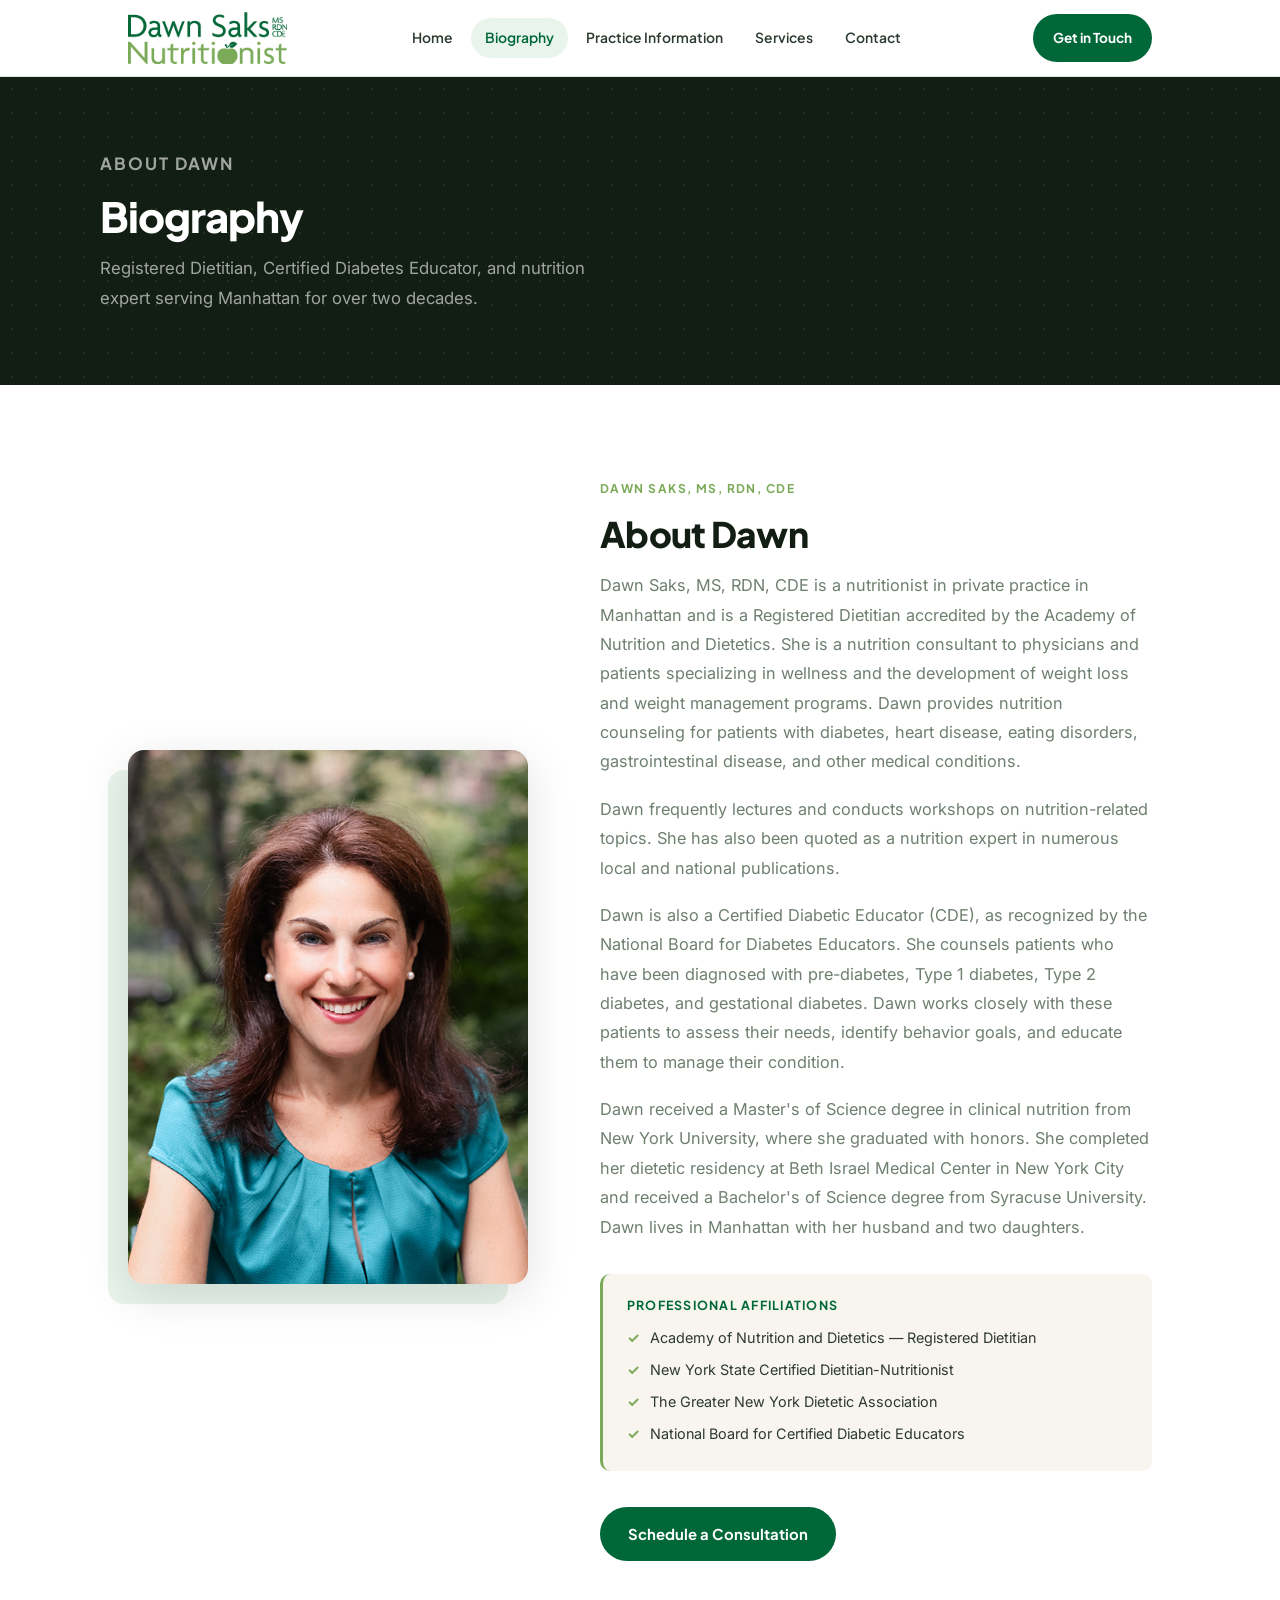
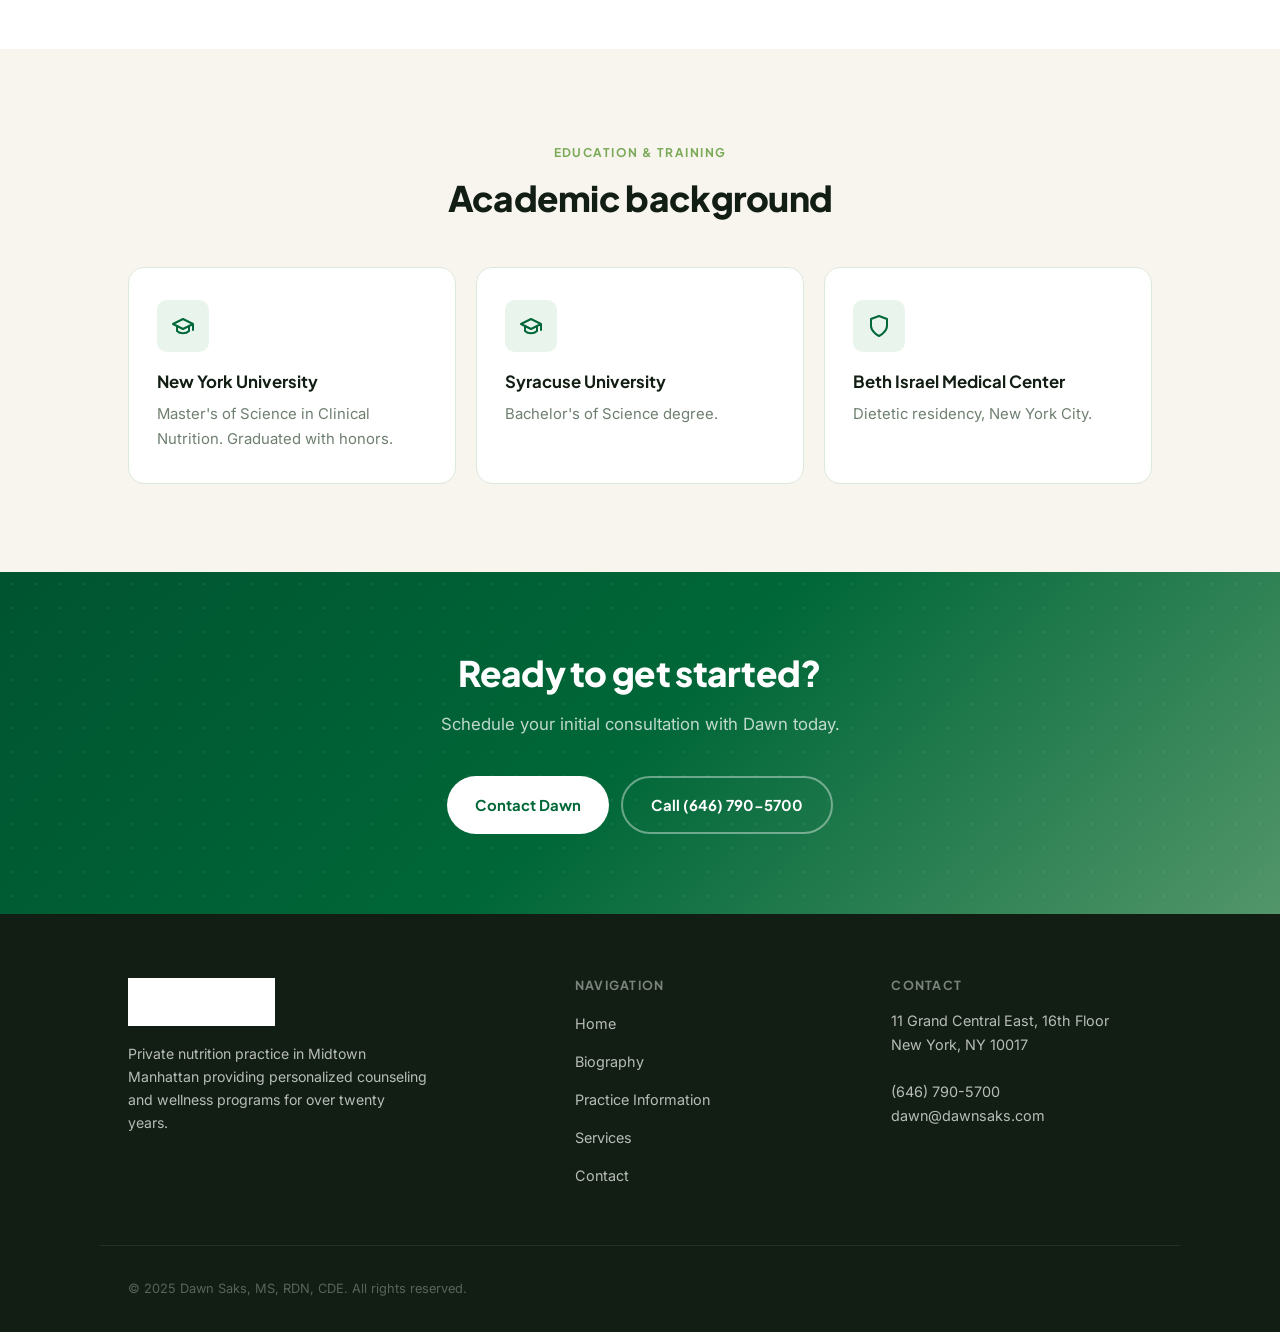
==== commit fa714e16: "Add logo, food imagery, redesign hero without headshot - Replace text nav with DS logo image across " ====
--- a/biography.html
+++ b/biography.html
@@ -12,8 +12,7 @@
 <header>
   <div class="nav-inner">
     <a href="index.html" class="nav-logo">
-      <span class="logo-name">Dawn Saks</span>
-      <span class="logo-sub">MS, RDN, CDE &middot; Nutritionist</span>
+      <img src="images/ds-logo.jpg" alt="Dawn Saks, MS, RDN, CDE — Nutritionist" class="nav-logo-img" />
     </a>
     <nav>
       <ul class="nav-links">
@@ -144,8 +143,7 @@
 <footer>
   <div class="footer-grid">
     <div class="footer-brand">
-      <span class="f-name">Dawn Saks</span>
-      <span class="f-creds">MS, RDN, CDE &middot; Registered Dietitian &middot; Nutritionist</span>
+      <img src="images/ds-logo.jpg" alt="Dawn Saks Nutritionist" style="height:48px; width:auto; margin-bottom:16px; filter: brightness(0) invert(1);" />
       <p>Private nutrition practice in Midtown Manhattan providing personalized counseling and wellness programs for over twenty years.</p>
     </div>
     <div class="footer-col">
--- a/styles.css
+++ b/styles.css
@@ -149,7 +149,7 @@
   position: sticky;
   top: 0;
   z-index: 200;
-  background: rgba(255,255,255,0.95);
+  background: rgba(255,255,255,0.97);
   backdrop-filter: blur(12px);
   -webkit-backdrop-filter: blur(12px);
   border-bottom: 1px solid var(--border);
@@ -158,28 +158,17 @@
   max-width: var(--max);
   margin: 0 auto;
   padding: 0 28px;
-  height: 72px;
+  height: 76px;
   display: flex;
   align-items: center;
   justify-content: space-between;
   gap: 32px;
 }
-.nav-logo { text-decoration: none; flex-shrink: 0; }
-.nav-logo .logo-name {
+.nav-logo { text-decoration: none; flex-shrink: 0; line-height: 0; }
+.nav-logo-img {
+  height: 52px;
+  width: auto;
   display: block;
-  font-family: 'Plus Jakarta Sans', sans-serif;
-  font-size: 1.05rem;
-  font-weight: 800;
-  color: var(--green);
-  line-height: 1.2;
-}
-.nav-logo .logo-sub {
-  display: block;
-  font-size: 0.68rem;
-  font-weight: 500;
-  color: var(--muted);
-  letter-spacing: 0.04em;
-  text-transform: uppercase;
 }
 .nav-links {
   display: flex;
@@ -245,35 +234,34 @@
 /* === Hero === */
 .hero {
   position: relative;
-  background: var(--dark);
+  min-height: 600px;
+  display: flex;
+  align-items: center;
+  background-color: var(--dark);
+  background-image: url('https://images.unsplash.com/photo-1490645935967-10de6ba17061?auto=format&fit=crop&w=1800&q=80');
+  background-size: cover;
+  background-position: center 60%;
   overflow: hidden;
-  padding: 104px 28px 96px;
+  padding: 112px 28px 104px;
+}
+.hero-overlay {
+  position: absolute;
+  inset: 0;
+  background: linear-gradient(135deg, rgba(5,22,10,0.94) 0%, rgba(0,70,35,0.88) 55%, rgba(0,103,56,0.78) 100%);
 }
 .hero-dots {
   position: absolute;
   inset: 0;
-  background-image: radial-gradient(circle, rgba(122,169,87,0.18) 1.5px, transparent 1.5px);
+  background-image: radial-gradient(circle, rgba(122,169,87,0.14) 1.5px, transparent 1.5px);
   background-size: 28px 28px;
   pointer-events: none;
 }
-.hero-glow {
-  position: absolute;
-  top: -120px;
-  right: -80px;
-  width: 600px;
-  height: 600px;
-  background: radial-gradient(circle, rgba(0,103,56,0.4) 0%, transparent 70%);
-  pointer-events: none;
-}
-.hero-content {
+.hero-inner {
   position: relative;
   z-index: 1;
-  max-width: var(--max);
+  max-width: 700px;
   margin: 0 auto;
-  display: grid;
-  grid-template-columns: 1fr 420px;
-  gap: 64px;
-  align-items: center;
+  text-align: center;
 }
 .hero-badge {
   display: inline-flex;
@@ -287,9 +275,9 @@
   font-weight: 600;
   letter-spacing: 0.06em;
   text-transform: uppercase;
-  padding: 6px 14px;
+  padding: 6px 16px;
   border-radius: var(--radius-pill);
-  margin-bottom: 24px;
+  margin-bottom: 28px;
 }
 .hero-badge-dot {
   width: 6px;
@@ -299,75 +287,77 @@
   flex-shrink: 0;
 }
 .hero h1 {
-  font-size: clamp(2.2rem, 4.5vw, 3.2rem);
+  font-size: clamp(2.4rem, 5vw, 3.6rem);
   font-weight: 800;
   color: var(--white);
   letter-spacing: -0.03em;
-  line-height: 1.1;
-  margin-bottom: 20px;
+  line-height: 1.08;
+  margin-bottom: 22px;
 }
 .hero h1 em {
   font-style: normal;
   color: var(--green-accent);
 }
 .hero-sub {
-  font-size: 1.08rem;
-  color: rgba(255,255,255,0.65);
+  font-size: 1.1rem;
+  color: rgba(255,255,255,0.7);
   line-height: 1.7;
-  margin-bottom: 36px;
-  max-width: 480px;
-}
-.hero-actions { display: flex; gap: 12px; flex-wrap: wrap; }
-.hero-photo-wrap {
-  position: relative;
-  display: flex;
+  margin-bottom: 40px;
+  max-width: 520px;
+  margin-left: auto;
+  margin-right: auto;
+}
+.hero-actions { display: flex; gap: 12px; flex-wrap: wrap; justify-content: center; }
+.hero-stats {
+  display: flex;
+  gap: 32px;
   justify-content: center;
-}
-.hero-photo-bg {
-  position: absolute;
-  inset: 0;
-  background: radial-gradient(circle at 50% 60%, rgba(0,103,56,0.5) 0%, transparent 70%);
-  border-radius: var(--radius);
-}
-.hero-photo {
-  width: 100%;
-  max-width: 360px;
-  border-radius: var(--radius);
-  box-shadow: 0 32px 80px rgba(0,0,0,0.5);
-  position: relative;
-  z-index: 1;
-  object-fit: cover;
-  aspect-ratio: 3/4;
-}
-.hero-float-card {
-  position: absolute;
-  bottom: 24px;
-  left: -24px;
-  background: var(--white);
-  border-radius: var(--radius-sm);
-  padding: 14px 18px;
-  box-shadow: var(--shadow-lg);
-  z-index: 2;
-  min-width: 180px;
-}
-.hero-float-card .card-label {
-  font-size: 0.72rem;
-  font-weight: 600;
-  color: var(--muted);
+  margin-top: 52px;
+  padding-top: 40px;
+  border-top: 1px solid rgba(255,255,255,0.12);
+}
+.hero-stat-item { text-align: center; }
+.hero-stat-value {
+  display: block;
+  font-family: 'Plus Jakarta Sans', sans-serif;
+  font-size: 1.8rem;
+  font-weight: 800;
+  color: var(--white);
+  line-height: 1;
+  margin-bottom: 4px;
+}
+.hero-stat-label {
+  font-size: 0.78rem;
+  color: rgba(255,255,255,0.55);
   text-transform: uppercase;
   letter-spacing: 0.07em;
-  margin-bottom: 3px;
-}
-.hero-float-card .card-value {
-  font-family: 'Plus Jakarta Sans', sans-serif;
-  font-size: 1rem;
-  font-weight: 800;
-  color: var(--dark);
-}
-.hero-float-card .card-sub {
-  font-size: 0.78rem;
+  font-weight: 600;
+}
+
+/* === Image Feature Section === */
+.img-feature {
+  display: grid;
+  grid-template-columns: 1fr 1fr;
+  min-height: 480px;
+}
+.img-feature-photo {
+  background-size: cover;
+  background-position: center;
+  min-height: 420px;
+}
+.img-feature-text {
+  padding: 72px 64px;
+  display: flex;
+  flex-direction: column;
+  justify-content: center;
+}
+.img-feature-text p {
+  font-size: 1.02rem;
   color: var(--muted);
-}
+  line-height: 1.8;
+  margin-bottom: 16px;
+}
+.img-feature-text p:last-of-type { margin-bottom: 32px; }
 
 /* === Trust Strip === */
 .trust-strip {
@@ -891,8 +881,9 @@
 
 /* === Responsive === */
 @media (max-width: 900px) {
-  .hero-content { grid-template-columns: 1fr; }
-  .hero-photo-wrap { display: none; }
+  .img-feature { grid-template-columns: 1fr; }
+  .img-feature-text { padding: 52px 36px; }
+  .hero-stats { gap: 20px; }
   .bio-split { grid-template-columns: 1fr; gap: 48px; }
   .bio-img-wrap { max-width: 320px; }
   .area-grid { grid-template-columns: repeat(2, 1fr); }
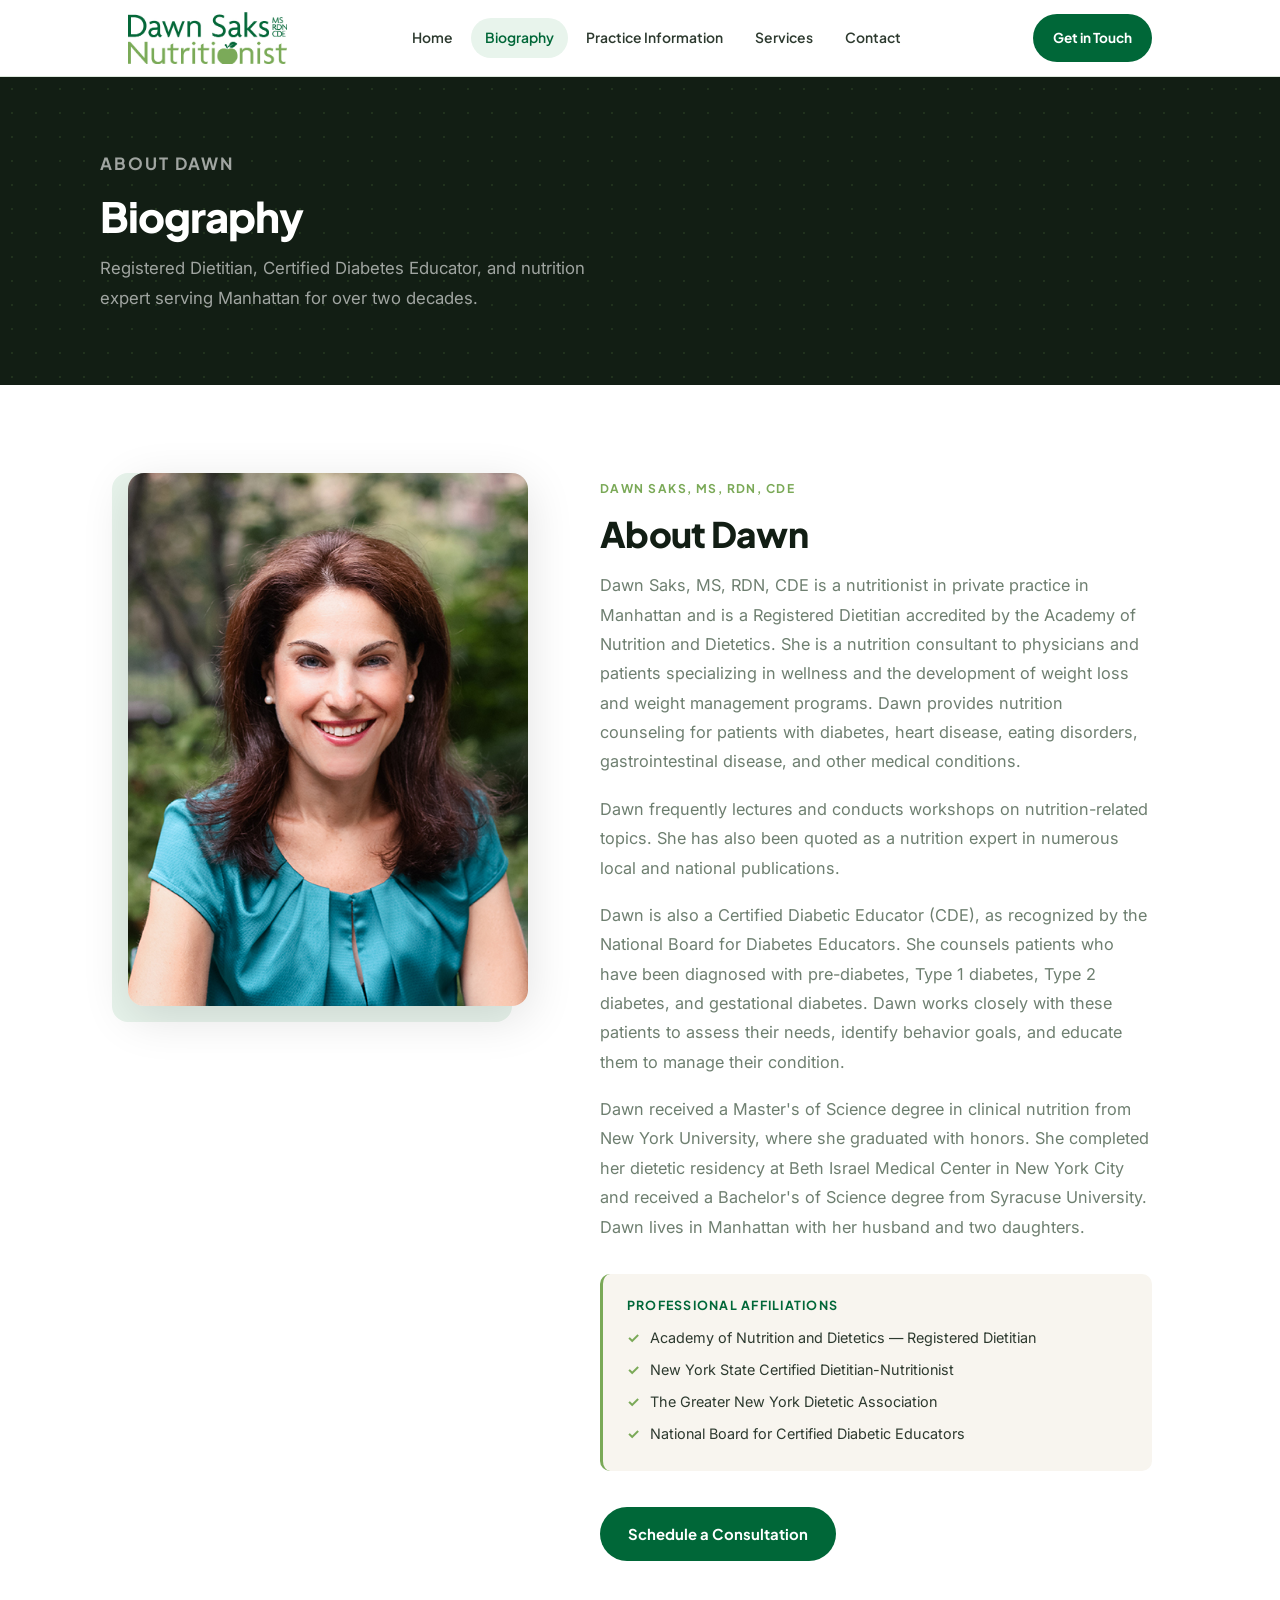
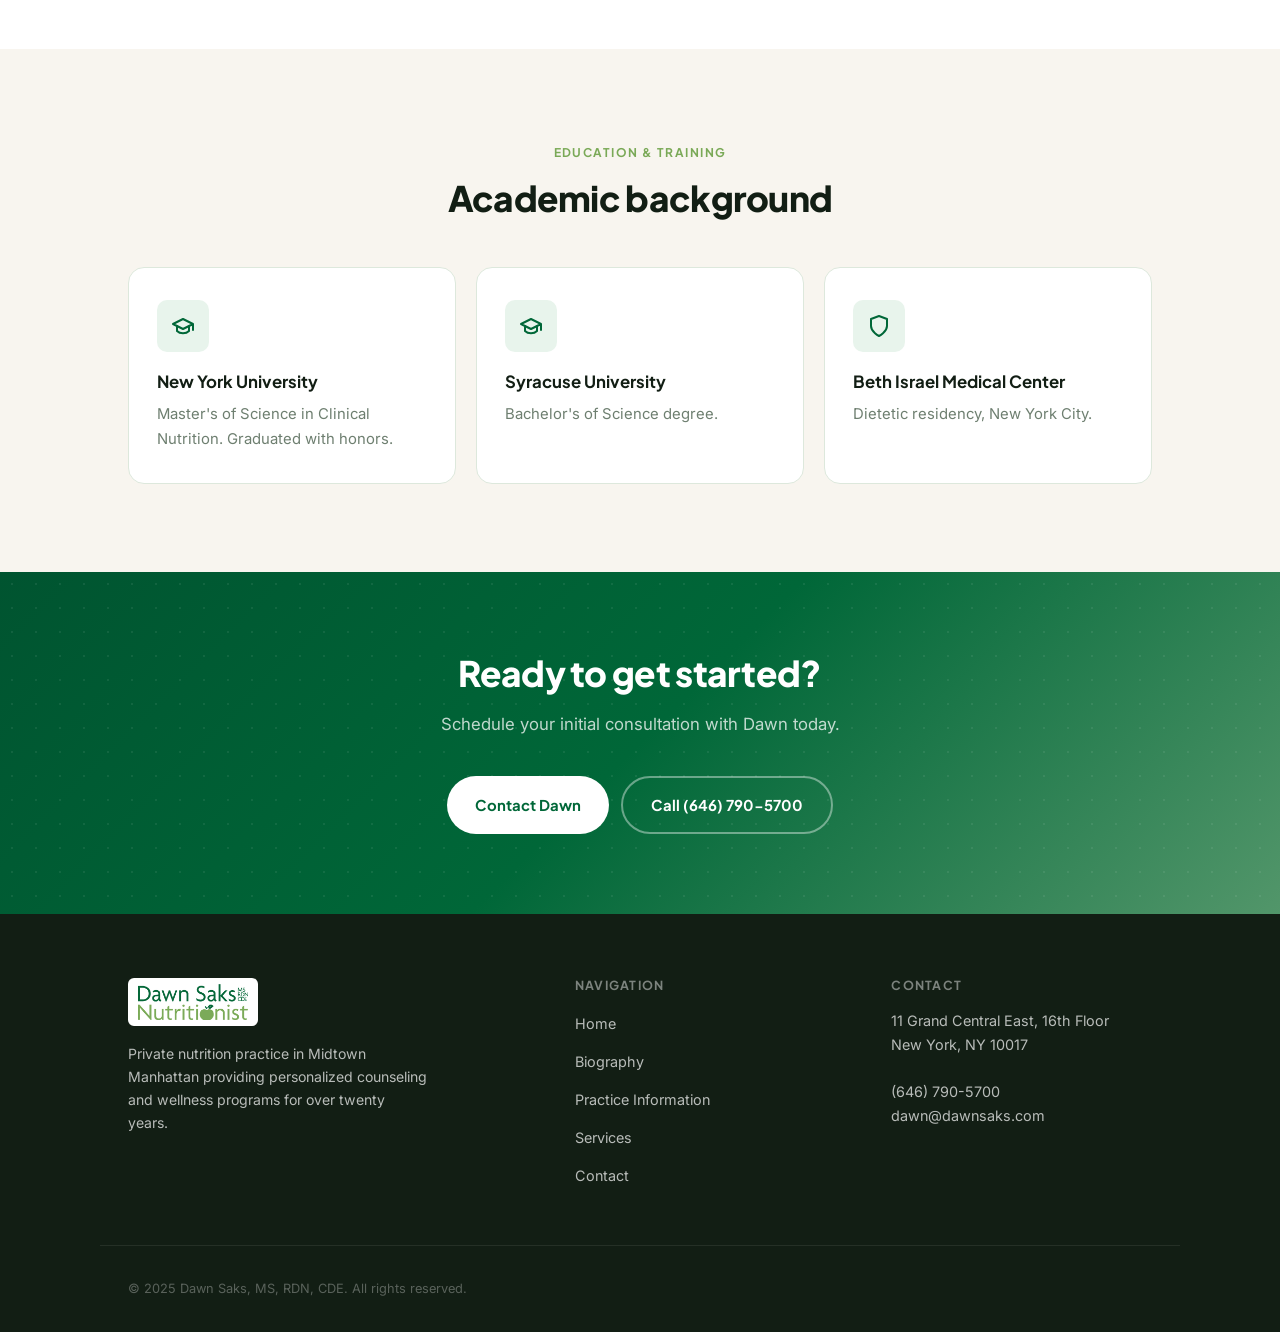
==== commit a65513d2: "Fix footer logo — white background instead of broken invert filter" ====
--- a/biography.html
+++ b/biography.html
@@ -143,7 +143,7 @@
 <footer>
   <div class="footer-grid">
     <div class="footer-brand">
-      <img src="images/ds-logo.jpg" alt="Dawn Saks Nutritionist" style="height:48px; width:auto; margin-bottom:16px; filter: brightness(0) invert(1);" />
+      <img src="images/ds-logo.jpg" alt="Dawn Saks Nutritionist" style="height:48px; width:auto; margin-bottom:16px; background:white; padding:6px 10px; border-radius:6px;" />
       <p>Private nutrition practice in Midtown Manhattan providing personalized counseling and wellness programs for over twenty years.</p>
     </div>
     <div class="footer-col">
--- a/styles.css
+++ b/styles.css
@@ -238,7 +238,7 @@
   display: flex;
   align-items: center;
   background-color: var(--dark);
-  background-image: url('https://images.unsplash.com/photo-1490645935967-10de6ba17061?auto=format&fit=crop&w=1800&q=80');
+  background-image: url('images/greens.jpg');
   background-size: cover;
   background-position: center 60%;
   overflow: hidden;
@@ -516,15 +516,15 @@
   display: grid;
   grid-template-columns: 400px 1fr;
   gap: 72px;
-  align-items: center;
+  align-items: start;
 }
 .bio-img-wrap { position: relative; }
 .bio-img-bg {
   position: absolute;
-  bottom: -20px;
-  left: -20px;
-  right: 20px;
-  top: 20px;
+  bottom: -16px;
+  left: -16px;
+  right: 16px;
+  top: 0;
   background: var(--green-light);
   border-radius: var(--radius);
   z-index: 0;
